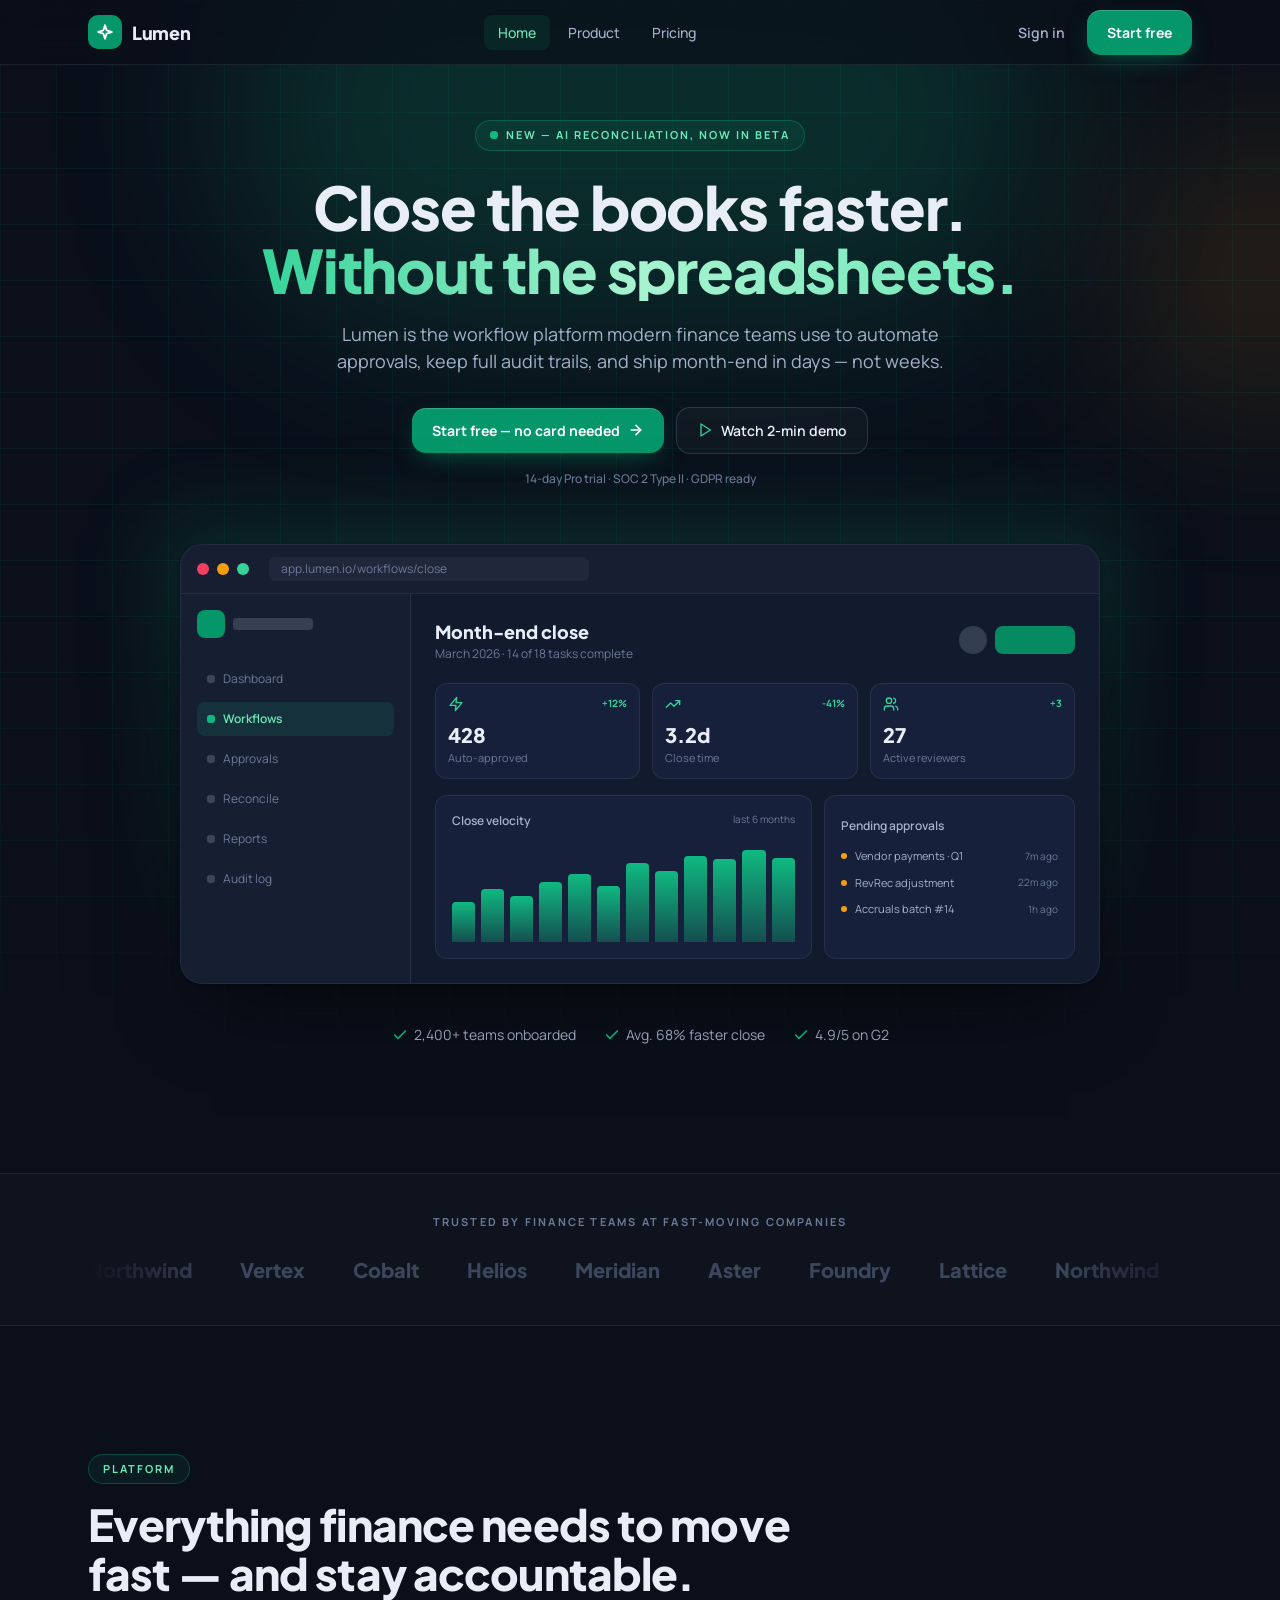
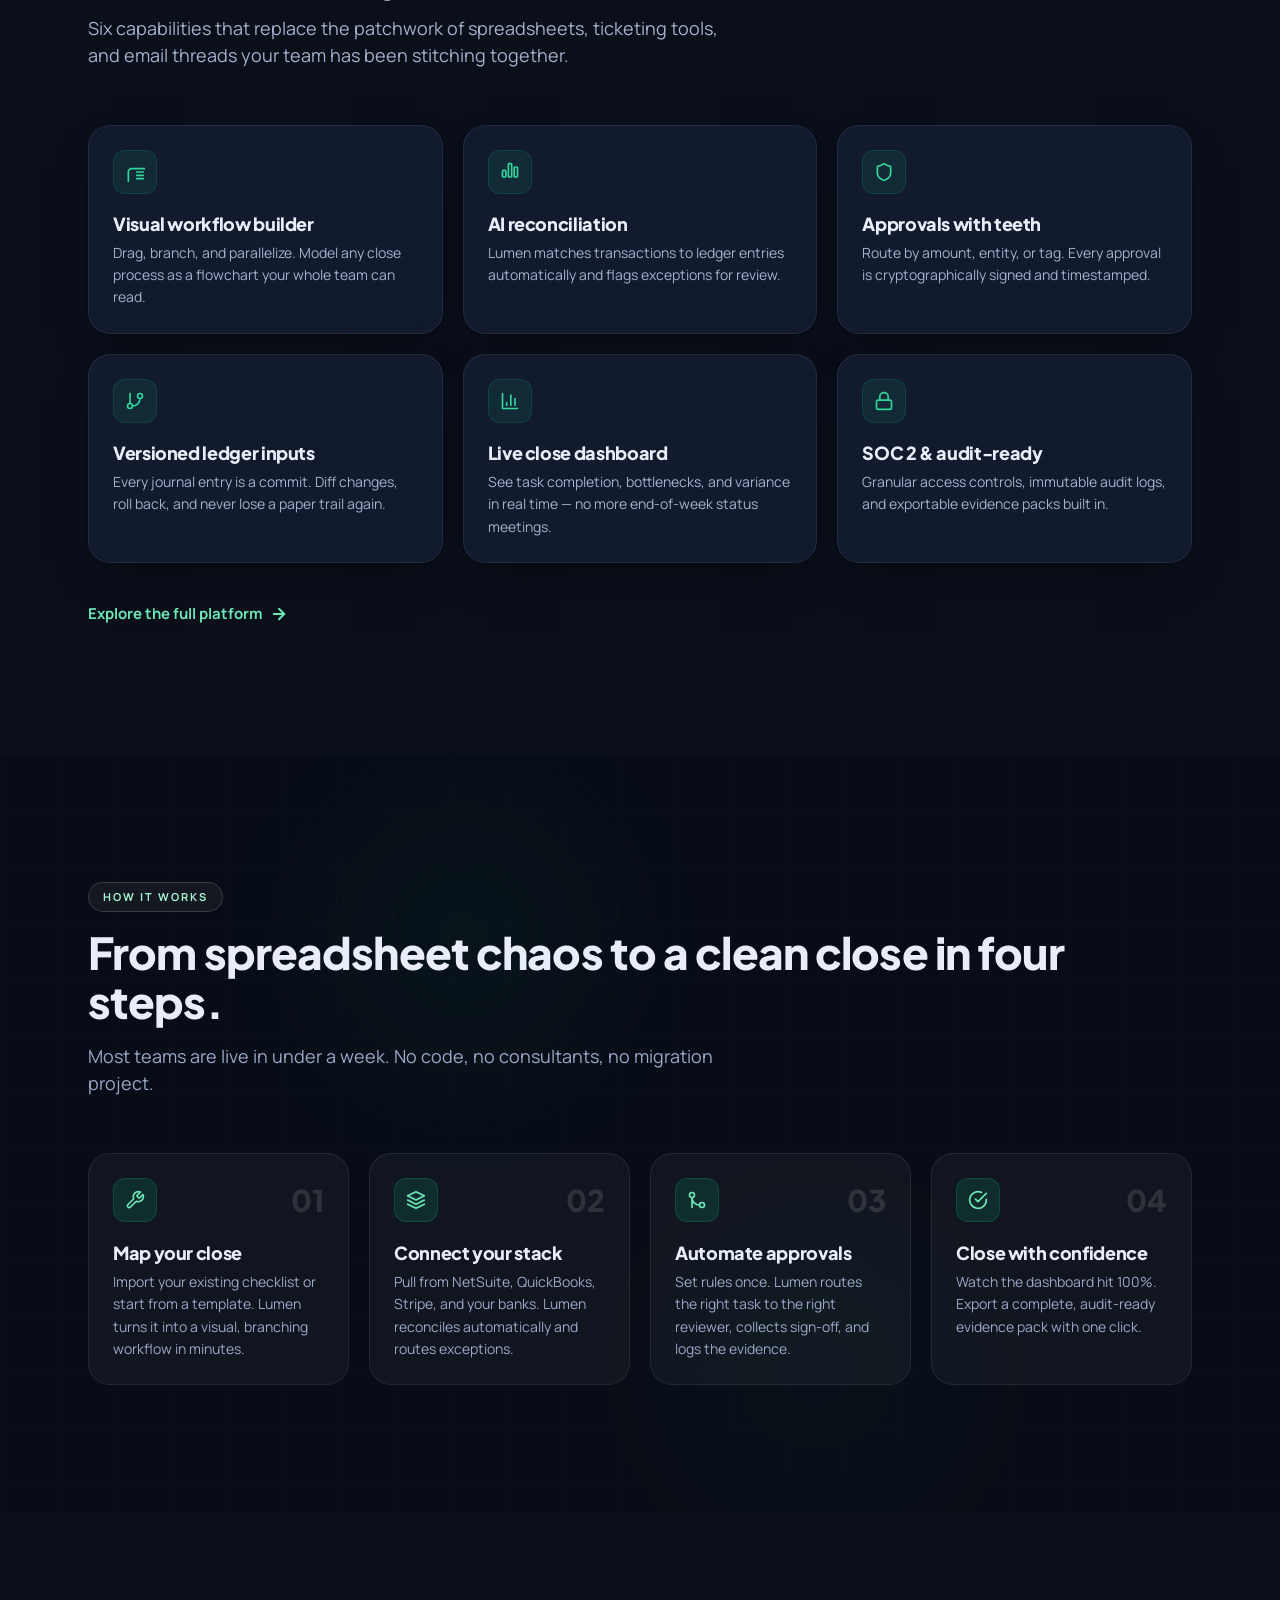
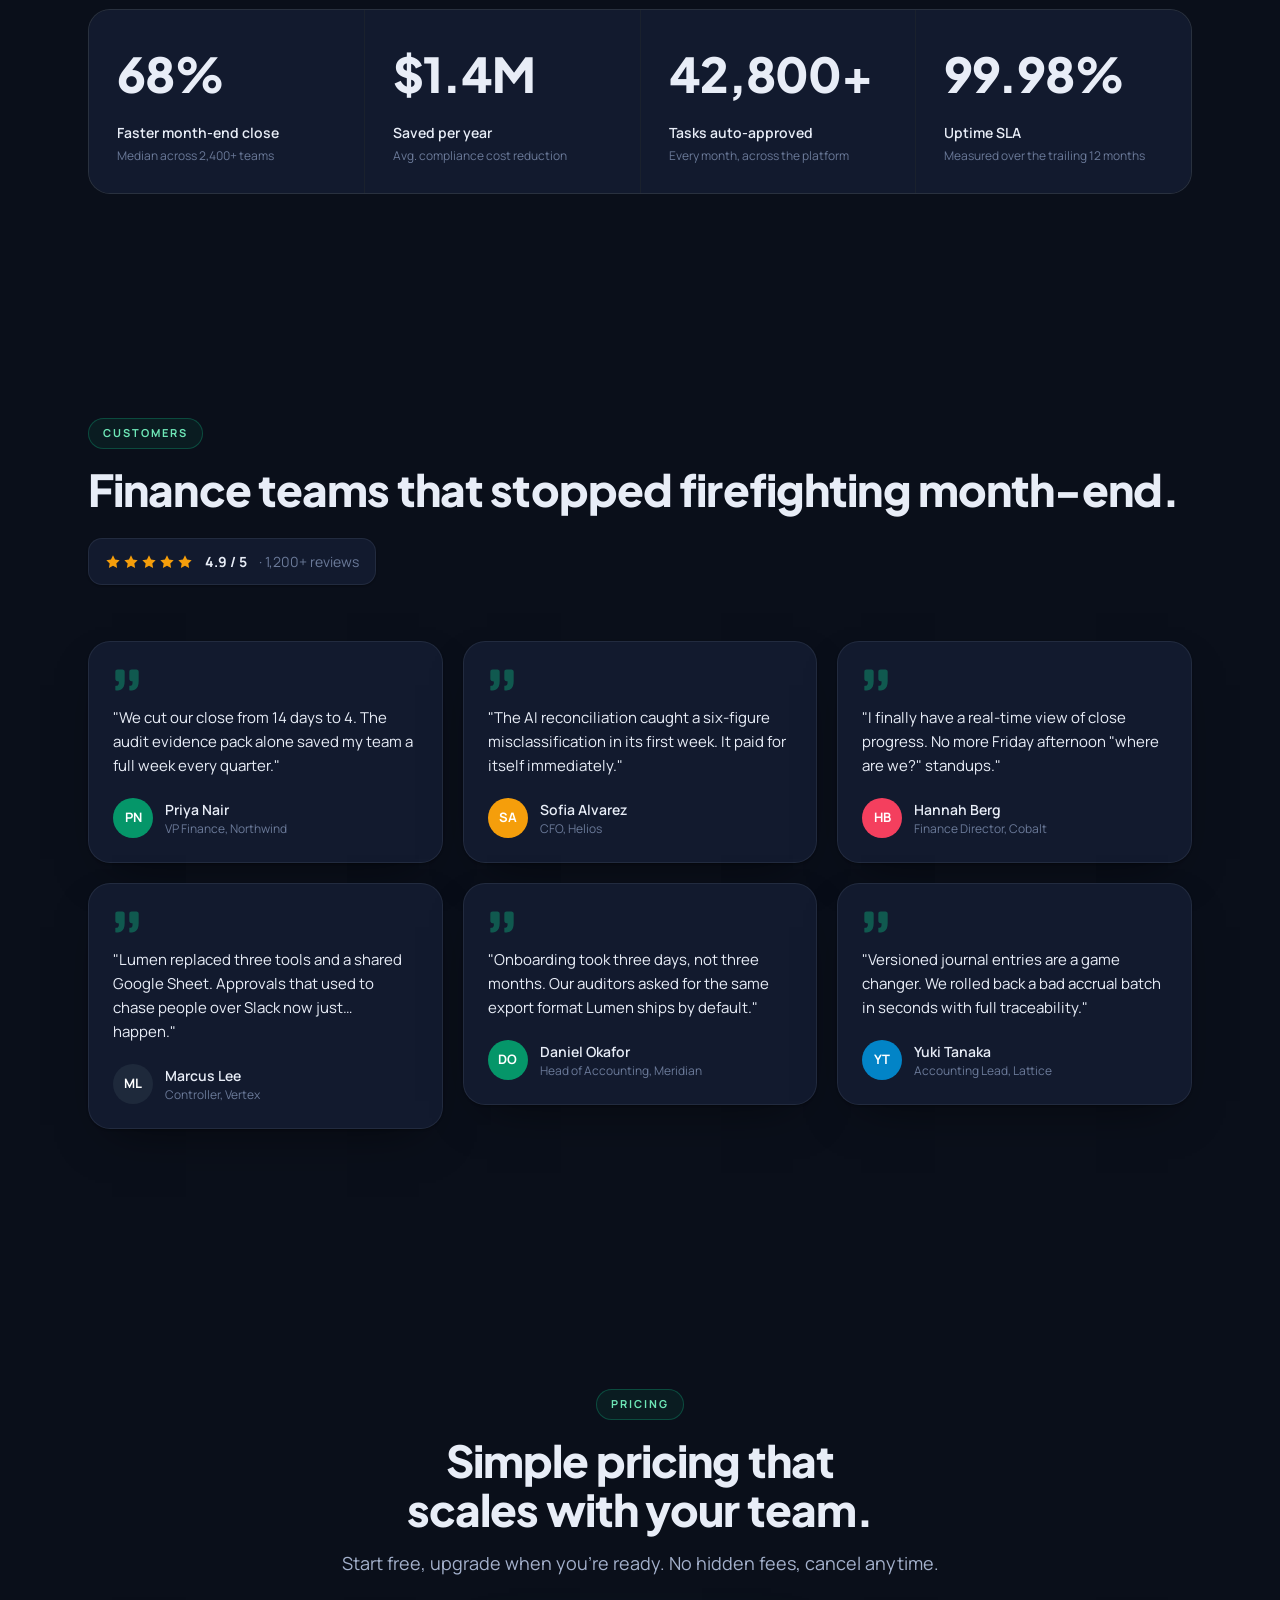
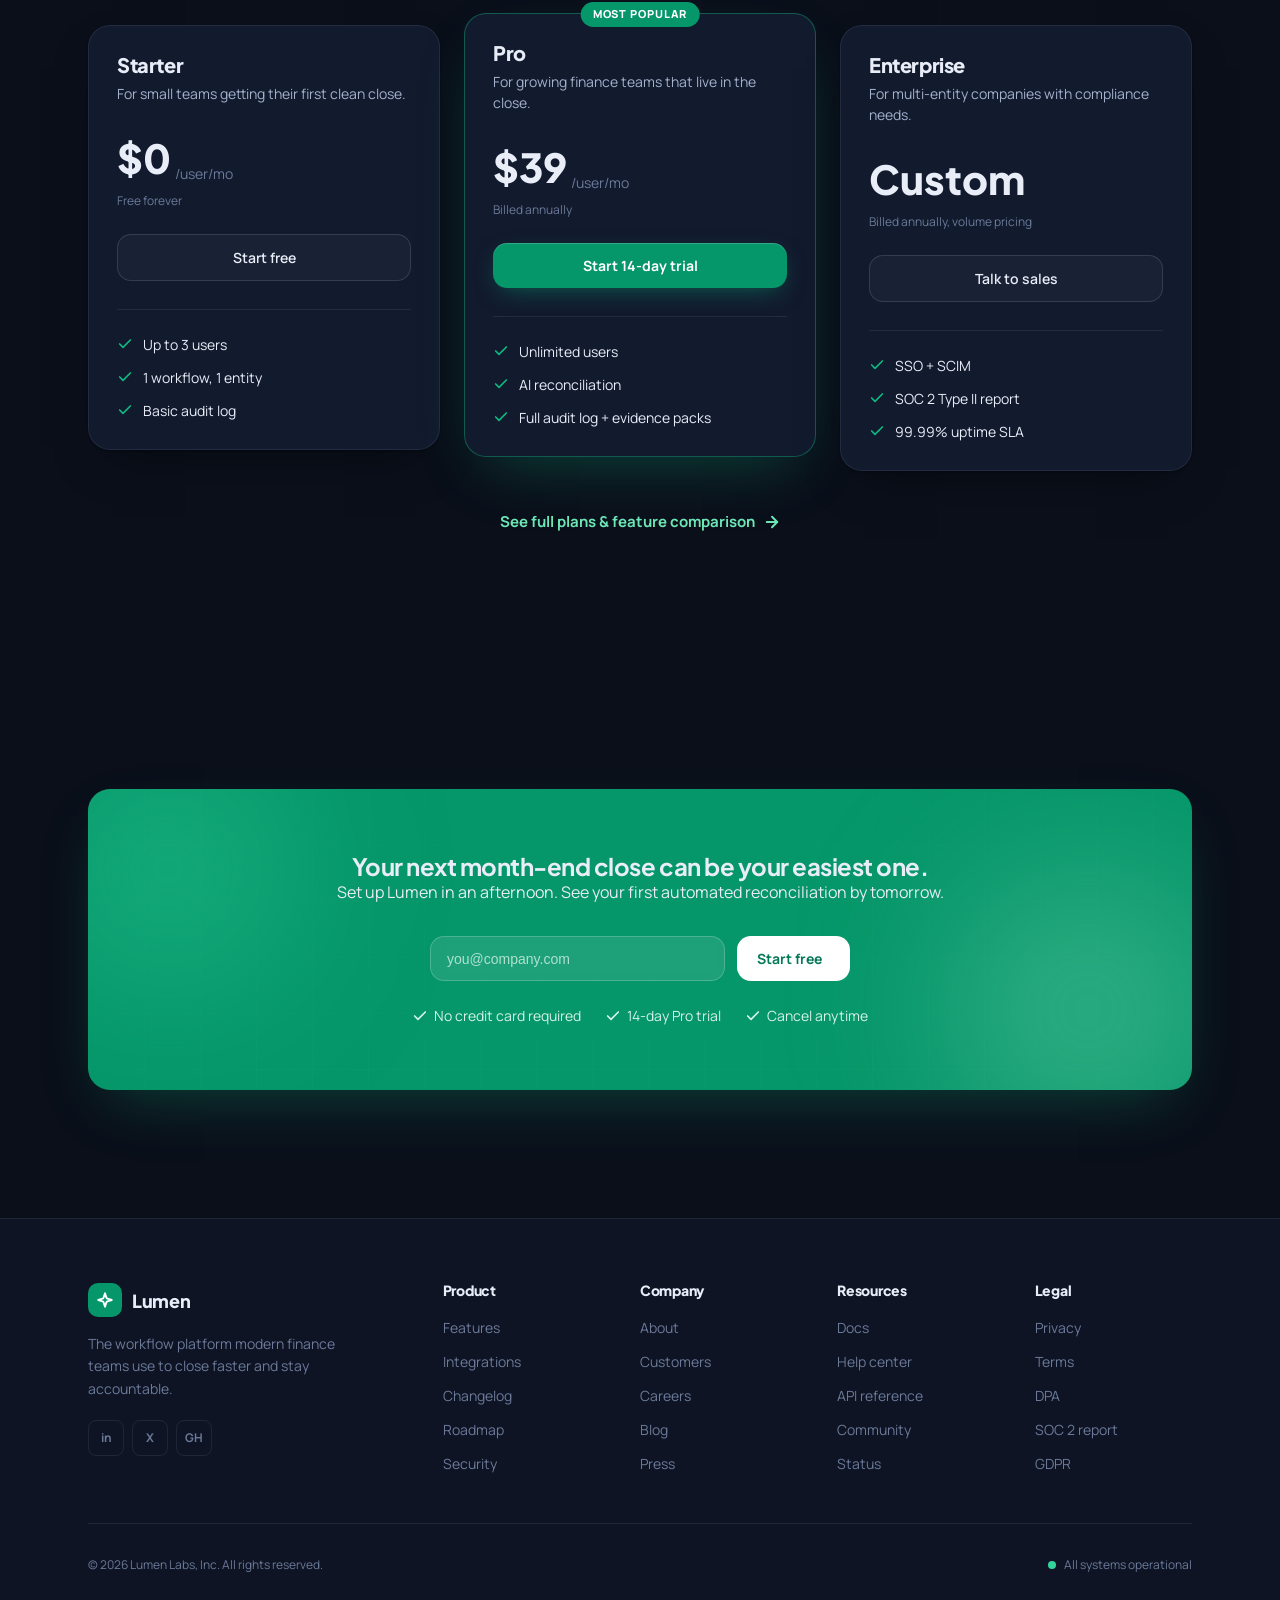
==== index.html @ ba91968b "." ====
<!doctype html>
<html lang="en">
  <head>
    <meta charset="UTF-8" />
    <meta name="viewport" content="width=device-width, initial-scale=1.0" />
    <title>Lumen — Ship financial workflows at the speed of thought</title>
    <meta name="description" content="Lumen is the workflow platform modern finance teams use to close the books faster, automate approvals, and keep full audit trails — without spreadsheets." />
    <link rel="preconnect" href="https://fonts.googleapis.com" />
    <link rel="preconnect" href="https://fonts.gstatic.com" crossorigin />
    <link href="https://fonts.googleapis.com/css2?family=Plus+Jakarta+Sans:wght@400;500;600;700;800&family=Manrope:wght@400;500;600;700&display=swap" rel="stylesheet" />
    <link rel="stylesheet" href="style.css" />
  </head>
  <body>
    <!-- ===== Navbar ===== -->
    <header class="navbar" id="navbar">
      <input class="nav-menu-checkbox" type="checkbox" id="navMenu" aria-label="Toggle menu" />
      <div class="container navbar-inner">
        <a href="index.html" class="brand" aria-label="Lumen home">
          <span class="brand-mark">
            <svg xmlns="http://www.w3.org/2000/svg" width="24" height="24" viewBox="0 0 24 24" fill="none" stroke="currentColor" stroke-width="2.5" stroke-linecap="round" stroke-linejoin="round"><path d="m12 3-1.9 5.8a2 2 0 0 1-1.3 1.3L3 12l5.8 1.9a2 2 0 0 1 1.3 1.3L12 21l1.9-5.8a2 2 0 0 1 1.3-1.3L21 12l-5.8-1.9a2 2 0 0 1-1.3-1.3Z"/></svg>
          </span>
          <span class="brand-name">Lumen</span>
        </a>
        <ul class="nav-links">
          <li><a href="index.html" class="active">Home</a></li>
          <li><a href="product.html">Product</a></li>
          <li><a href="pricing.html">Pricing</a></li>
        </ul>
        <div class="nav-cta">
          <a href="#" class="nav-signin">Sign in</a>
          <a href="pricing.html" class="btn-primary">Start free</a>
        </div>
        <label class="nav-toggle" for="navMenu" aria-label="Toggle menu">
          <svg class="icon-menu" xmlns="http://www.w3.org/2000/svg" width="20" height="20" viewBox="0 0 24 24" fill="none" stroke="currentColor" stroke-width="2" stroke-linecap="round" stroke-linejoin="round"><line x1="4" x2="20" y1="12" y2="12"/><line x1="4" x2="20" y1="6" y2="6"/><line x1="4" x2="20" y1="18" y2="18"/></svg>
          <svg class="icon-close" xmlns="http://www.w3.org/2000/svg" width="20" height="20" viewBox="0 0 24 24" fill="none" stroke="currentColor" stroke-width="2" stroke-linecap="round" stroke-linejoin="round"><line x1="18" y1="6" x2="6" y2="18"/><line x1="6" y1="6" x2="18" y2="18"/></svg>
        </label>
      </div>
      <div class="nav-mobile">
        <div class="nav-mobile-inner">
          <a href="index.html" class="m-link active">Home</a>
          <a href="product.html" class="m-link">Product</a>
          <a href="pricing.html" class="m-link">Pricing</a>
          <div class="m-actions">
            <a href="#" class="btn-ghost">Sign in</a>
            <a href="pricing.html" class="btn-primary">Start free</a>
          </div>
        </div>
      </div>
    </header>

    <main>
      <!-- ===== Hero ===== -->
      <section class="hero" id="top">
        <div class="hero-bg">
          <div class="grid-bg"></div>
          <div class="hero-glow-1"></div>
          <div class="hero-glow-2"></div>
        </div>
        <div class="container">
          <div class="hero-content">
            <span class="eyebrow animate-rise"><span class="dot"></span> New — AI reconciliation, now in beta</span>
            <h1 class="animate-rise delay-1">Close the books faster.
              <span class="grad">Without the spreadsheets.</span>
            </h1>
            <p class="lede animate-rise delay-2">Lumen is the workflow platform modern finance teams use to automate approvals, keep full audit trails, and ship month-end in days — not weeks.</p>
            <div class="hero-actions animate-rise delay-3">
              <a href="pricing.html" class="btn-primary">
                Start free — no card needed
                <svg xmlns="http://www.w3.org/2000/svg" width="16" height="16" viewBox="0 0 24 24" fill="none" stroke="currentColor" stroke-width="2.5" stroke-linecap="round" stroke-linejoin="round"><line x1="5" y1="12" x2="19" y2="12"/><polyline points="12 5 19 12 12 19"/></svg>
              </a>
              <a href="product.html" class="btn-ghost">
                <svg xmlns="http://www.w3.org/2000/svg" width="16" height="16" viewBox="0 0 24 24" fill="none" stroke="currentColor" stroke-width="2" stroke-linecap="round" stroke-linejoin="round" style="color:var(--brand-400)"><polygon points="6 3 20 12 6 21 6 3"/></svg>
                Watch 2-min demo
              </a>
            </div>
            <p class="hero-fine animate-rise delay-4">14-day Pro trial · SOC 2 Type II · GDPR ready</p>
          </div>

          <!-- Dashboard mock -->
          <div class="dash-wrap animate-rise delay-4">
            <div class="dash-glow"></div>
            <div class="dashboard">
              <div class="dash-bar">
                <span class="dash-dot r"></span><span class="dash-dot a"></span><span class="dash-dot g"></span>
                <div class="dash-url">app.lumen.io/workflows/close</div>
              </div>
              <div class="dash-body">
                <aside class="dash-side">
                  <div class="brand-mini"><span class="sq"></span><span class="ln"></span></div>
                  <div class="dash-nav">
                    <div class="dash-nav-item"><span class="mk"></span>Dashboard</div>
                    <div class="dash-nav-item active"><span class="mk"></span>Workflows</div>
                    <div class="dash-nav-item"><span class="mk"></span>Approvals</div>
                    <div class="dash-nav-item"><span class="mk"></span>Reconcile</div>
                    <div class="dash-nav-item"><span class="mk"></span>Reports</div>
                    <div class="dash-nav-item"><span class="mk"></span>Audit log</div>
                  </div>
                </aside>
                <div class="dash-main">
                  <div class="dash-head">
                    <div>
                      <div class="ttl">Month-end close</div>
                      <div class="sub">March 2026 · 14 of 18 tasks complete</div>
                    </div>
                    <div style="display:flex;align-items:center;gap:8px">
                      <span class="av"></span><span class="pill"></span>
                    </div>
                  </div>
                  <div class="dash-stats">
                    <div class="dash-stat">
                      <div class="dash-stat-top"><svg xmlns="http://www.w3.org/2000/svg" viewBox="0 0 24 24" fill="none" stroke="currentColor" stroke-width="2" stroke-linecap="round" stroke-linejoin="round"><polygon points="13 2 3 14 12 14 11 22 21 10 12 10 13 2"/></svg><span class="up">+12%</span></div>
                      <div class="val">428</div><div class="lbl">Auto-approved</div>
                    </div>
                    <div class="dash-stat">
                      <div class="dash-stat-top"><svg xmlns="http://www.w3.org/2000/svg" viewBox="0 0 24 24" fill="none" stroke="currentColor" stroke-width="2" stroke-linecap="round" stroke-linejoin="round"><polyline points="22 7 13.5 15.5 8.5 10.5 2 17"/><polyline points="16 7 22 7 22 13"/></svg><span class="up">-41%</span></div>
                      <div class="val">3.2d</div><div class="lbl">Close time</div>
                    </div>
                    <div class="dash-stat">
                      <div class="dash-stat-top"><svg xmlns="http://www.w3.org/2000/svg" viewBox="0 0 24 24" fill="none" stroke="currentColor" stroke-width="2" stroke-linecap="round" stroke-linejoin="round"><path d="M16 21v-2a4 4 0 0 0-4-4H6a4 4 0 0 0-4 4v2"/><circle cx="9" cy="7" r="4"/><path d="M22 21v-2a4 4 0 0 0-3-3.87"/><path d="M16 3.13a4 4 0 0 1 0 7.75"/></svg><span class="up">+3</span></div>
                      <div class="val">27</div><div class="lbl">Active reviewers</div>
                    </div>
                  </div>
                  <div class="dash-grid">
                    <div class="dash-card">
                      <div style="display:flex;justify-content:space-between"><span class="h">Close velocity</span><span class="m">last 6 months</span></div>
                      <div class="mini-chart">
                        <span class="bar" style="height:42%"></span><span class="bar" style="height:55%"></span><span class="bar" style="height:48%"></span><span class="bar" style="height:63%"></span><span class="bar" style="height:71%"></span><span class="bar" style="height:58%"></span><span class="bar" style="height:82%"></span><span class="bar" style="height:74%"></span><span class="bar" style="height:90%"></span><span class="bar" style="height:86%"></span><span class="bar" style="height:96%"></span><span class="bar" style="height:88%"></span>
                      </div>
                    </div>
                    <div class="dash-card">
                      <span class="h">Pending approvals</span>
                      <ul class="dash-list">
                        <li><span class="l"><span class="mk"></span>Vendor payments · Q1</span><span class="w">7m ago</span></li>
                        <li><span class="l"><span class="mk"></span>RevRec adjustment</span><span class="w">22m ago</span></li>
                        <li><span class="l"><span class="mk"></span>Accruals batch #14</span><span class="w">1h ago</span></li>
                      </ul>
                    </div>
                  </div>
                </div>
              </div>
            </div>
          </div>

          <div class="hero-proof animate-rise delay-4">
            <span><svg xmlns="http://www.w3.org/2000/svg" viewBox="0 0 24 24" fill="none" stroke="currentColor" stroke-width="2.5" stroke-linecap="round" stroke-linejoin="round"><polyline points="20 6 9 17 4 12"/></svg> 2,400+ teams onboarded</span>
            <span><svg xmlns="http://www.w3.org/2000/svg" viewBox="0 0 24 24" fill="none" stroke="currentColor" stroke-width="2.5" stroke-linecap="round" stroke-linejoin="round"><polyline points="20 6 9 17 4 12"/></svg> Avg. 68% faster close</span>
            <span><svg xmlns="http://www.w3.org/2000/svg" viewBox="0 0 24 24" fill="none" stroke="currentColor" stroke-width="2.5" stroke-linecap="round" stroke-linejoin="round"><polyline points="20 6 9 17 4 12"/></svg> 4.9/5 on G2</span>
          </div>
        </div>
      </section>

      <!-- ===== Logo cloud ===== -->
      <section class="logos">
        <div class="container">
          <p>Trusted by finance teams at fast-moving companies</p>
          <div class="marquee">
            <div class="marquee-track">
              <span>Northwind</span><span>Vertex</span><span>Cobalt</span><span>Helios</span><span>Meridian</span><span>Aster</span><span>Foundry</span><span>Lattice</span>
              <span>Northwind</span><span>Vertex</span><span>Cobalt</span><span>Helios</span><span>Meridian</span><span>Aster</span><span>Foundry</span><span>Lattice</span>
            </div>
          </div>
        </div>
      </section>

      <!-- ===== Features ===== -->
      <section id="features">
        <div class="container">
          <span class="eyebrow">Platform</span>
          <h2 class="section-title text-balance" style="margin-top:16px">Everything finance needs to move fast — and stay accountable.</h2>
          <p class="section-lede">Six capabilities that replace the patchwork of spreadsheets, ticketing tools, and email threads your team has been stitching together.</p>
          <div class="features-grid">
            <article class="card">
              <div class="card-ic"><svg xmlns="http://www.w3.org/2000/svg" viewBox="0 0 24 24" fill="none" stroke="currentColor" stroke-width="2" stroke-linecap="round" stroke-linejoin="round"><rect width="56" height="40" x="4" y="8" rx="4"/><path d="M14 12h8M14 16h8M14 20h8"/></svg></div>
              <h3>Visual workflow builder</h3>
              <p>Drag, branch, and parallelize. Model any close process as a flowchart your whole team can read.</p>
            </article>
            <article class="card">
              <div class="card-ic"><svg xmlns="http://www.w3.org/2000/svg" viewBox="0 0 24 24" fill="none" stroke="currentColor" stroke-width="2" stroke-linecap="round" stroke-linejoin="round"><rect width="4" height="8" x="3" y="10" rx="1"/><rect width="4" height="16" x="10" y="2" rx="1"/><rect width="4" height="12" x="17" y="6" rx="1"/></svg></div>
              <h3>AI reconciliation</h3>
              <p>Lumen matches transactions to ledger entries automatically and flags exceptions for review.</p>
            </article>
            <article class="card">
              <div class="card-ic"><svg xmlns="http://www.w3.org/2000/svg" viewBox="0 0 24 24" fill="none" stroke="currentColor" stroke-width="2" stroke-linecap="round" stroke-linejoin="round"><path d="M20 13c0 5-3.5 7.5-7.66 8.95a1 1 0 0 1-.67-.01C7.5 20.5 4 18 4 13V6a1 1 0 0 1 1-1c2 0 4.5-1.2 6.24-2.72a1.17 1.17 0 0 1 1.52 0C14.51 3.81 17 5 19 5a1 1 0 0 1 1 1Z"/></svg></div>
              <h3>Approvals with teeth</h3>
              <p>Route by amount, entity, or tag. Every approval is cryptographically signed and timestamped.</p>
            </article>
            <article class="card">
              <div class="card-ic"><svg xmlns="http://www.w3.org/2000/svg" viewBox="0 0 24 24" fill="none" stroke="currentColor" stroke-width="2" stroke-linecap="round" stroke-linejoin="round"><line x1="6" x2="6" y1="3" y2="15"/><circle cx="18" cy="6" r="3"/><circle cx="6" cy="18" r="3"/><path d="M18 9a9 9 0 0 1-9 9"/></svg></div>
              <h3>Versioned ledger inputs</h3>
              <p>Every journal entry is a commit. Diff changes, roll back, and never lose a paper trail again.</p>
            </article>
            <article class="card">
              <div class="card-ic"><svg xmlns="http://www.w3.org/2000/svg" viewBox="0 0 24 24" fill="none" stroke="currentColor" stroke-width="2" stroke-linecap="round" stroke-linejoin="round"><path d="M3 3v18h18"/><path d="M18 17V9"/><path d="M13 17V5"/><path d="M8 17v-3"/></svg></div>
              <h3>Live close dashboard</h3>
              <p>See task completion, bottlenecks, and variance in real time — no more end-of-week status meetings.</p>
            </article>
            <article class="card">
              <div class="card-ic"><svg xmlns="http://www.w3.org/2000/svg" viewBox="0 0 24 24" fill="none" stroke="currentColor" stroke-width="2" stroke-linecap="round" stroke-linejoin="round"><rect width="18" height="11" x="3" y="11" rx="2" ry="2"/><path d="M7 11V7a5 5 0 0 1 10 0v4"/></svg></div>
              <h3>SOC 2 & audit-ready</h3>
              <p>Granular access controls, immutable audit logs, and exportable evidence packs built in.</p>
            </article>
          </div>
          <a href="product.html" class="more-link">Explore the full platform <svg xmlns="http://www.w3.org/2000/svg" viewBox="0 0 24 24" fill="none" stroke="currentColor" stroke-width="2.5" stroke-linecap="round" stroke-linejoin="round"><line x1="5" y1="12" x2="19" y2="12"/><polyline points="12 5 19 12 12 19"/></svg></a>
        </div>
      </section>

      <!-- ===== How it works (preview) ===== -->
      <section id="how" class="how">
        <div class="how-bg"><div class="grid"></div><div class="how-glow-1"></div><div class="how-glow-2"></div></div>
        <div class="container">
          <span class="eyebrow">How it works</span>
          <h2 style="margin-top:16px">From spreadsheet chaos to a clean close in four steps.</h2>
          <p class="section-lede lede">Most teams are live in under a week. No code, no consultants, no migration project.</p>
          <ol class="steps">
            <li class="step">
              <div class="step-top"><span class="step-ic"><svg xmlns="http://www.w3.org/2000/svg" viewBox="0 0 24 24" fill="none" stroke="currentColor" stroke-width="2" stroke-linecap="round" stroke-linejoin="round"><path d="M14.7 6.3a1 1 0 0 0 0 1.4l1.6 1.6a1 1 0 0 0 1.4 0l3.77-3.77a6 6 0 0 1-7.94 7.94l-6.91 6.91a2.12 2.12 0 0 1-3-3l6.91-6.91a6 6 0 0 1 7.94-7.94l-3.76 3.76z"/></svg></span><span class="step-n">01</span></div>
              <h3>Map your close</h3>
              <p>Import your existing checklist or start from a template. Lumen turns it into a visual, branching workflow in minutes.</p>
            </li>
            <li class="step">
              <div class="step-top"><span class="step-ic"><svg xmlns="http://www.w3.org/2000/svg" viewBox="0 0 24 24" fill="none" stroke="currentColor" stroke-width="2" stroke-linecap="round" stroke-linejoin="round"><polygon points="12 2 2 7 12 12 22 7 12 2"/><polyline points="2 17 12 22 22 17"/><polyline points="2 12 12 17 22 12"/></svg></span><span class="step-n">02</span></div>
              <h3>Connect your stack</h3>
              <p>Pull from NetSuite, QuickBooks, Stripe, and your banks. Lumen reconciles automatically and routes exceptions.</p>
            </li>
            <li class="step">
              <div class="step-top"><span class="step-ic"><svg xmlns="http://www.w3.org/2000/svg" viewBox="0 0 24 24" fill="none" stroke="currentColor" stroke-width="2" stroke-linecap="round" stroke-linejoin="round"><circle cx="18" cy="18" r="3"/><circle cx="6" cy="6" r="3"/><path d="M6 21V9a9 9 0 0 0 9 9"/></svg></span><span class="step-n">03</span></div>
              <h3>Automate approvals</h3>
              <p>Set rules once. Lumen routes the right task to the right reviewer, collects sign-off, and logs the evidence.</p>
            </li>
            <li class="step">
              <div class="step-top"><span class="step-ic"><svg xmlns="http://www.w3.org/2000/svg" viewBox="0 0 24 24" fill="none" stroke="currentColor" stroke-width="2" stroke-linecap="round" stroke-linejoin="round"><path d="M22 11.08V12a10 10 0 1 1-5.93-9.14"/><polyline points="22 4 12 14.01 9 11.01"/></svg></span><span class="step-n">04</span></div>
              <h3>Close with confidence</h3>
              <p>Watch the dashboard hit 100%. Export a complete, audit-ready evidence pack with one click.</p>
            </li>
          </ol>
        </div>
      </section>

      <!-- ===== Stats ===== -->
      <section style="padding:96px 0">
        <div class="container">
          <div class="stats-grid">
            <div class="stat"><div class="num">68%</div><div class="lbl">Faster month-end close</div><div class="sub">Median across 2,400+ teams</div></div>
            <div class="stat"><div class="num">$1.4M</div><div class="lbl">Saved per year</div><div class="sub">Avg. compliance cost reduction</div></div>
            <div class="stat"><div class="num">42,800+</div><div class="lbl">Tasks auto-approved</div><div class="sub">Every month, across the platform</div></div>
            <div class="stat"><div class="num">99.98%</div><div class="lbl">Uptime SLA</div><div class="sub">Measured over the trailing 12 months</div></div>
          </div>
        </div>
      </section>

      <!-- ===== Testimonials ===== -->
      <section id="testimonials">
        <div class="container">
          <div class="test-head">
            <div>
              <span class="eyebrow">Customers</span>
              <h2 class="section-title text-balance" style="margin-top:16px">Finance teams that stopped firefighting month-end.</h2>
            </div>
            <div class="rating">
              <div class="stars">
                <svg xmlns="http://www.w3.org/2000/svg" viewBox="0 0 24 24" fill="currentColor"><polygon points="12 2 15.09 8.26 22 9.27 17 14.14 18.18 21.02 12 17.77 5.82 21.02 7 14.14 2 9.27 8.91 8.26 12 2"/></svg>
                <svg xmlns="http://www.w3.org/2000/svg" viewBox="0 0 24 24" fill="currentColor"><polygon points="12 2 15.09 8.26 22 9.27 17 14.14 18.18 21.02 12 17.77 5.82 21.02 7 14.14 2 9.27 8.91 8.26 12 2"/></svg>
                <svg xmlns="http://www.w3.org/2000/svg" viewBox="0 0 24 24" fill="currentColor"><polygon points="12 2 15.09 8.26 22 9.27 17 14.14 18.18 21.02 12 17.77 5.82 21.02 7 14.14 2 9.27 8.91 8.26 12 2"/></svg>
                <svg xmlns="http://www.w3.org/2000/svg" viewBox="0 0 24 24" fill="currentColor"><polygon points="12 2 15.09 8.26 22 9.27 17 14.14 18.18 21.02 12 17.77 5.82 21.02 7 14.14 2 9.27 8.91 8.26 12 2"/></svg>
                <svg xmlns="http://www.w3.org/2000/svg" viewBox="0 0 24 24" fill="currentColor"><polygon points="12 2 15.09 8.26 22 9.27 17 14.14 18.18 21.02 12 17.77 5.82 21.02 7 14.14 2 9.27 8.91 8.26 12 2"/></svg>
              </div>
              <span class="num">4.9 / 5</span><span class="rev">· 1,200+ reviews</span>
            </div>
          </div>
          <div class="test-grid">
            <figure class="test-card">
              <svg class="quote-ic" xmlns="http://www.w3.org/2000/svg" viewBox="0 0 24 24" fill="currentColor"><path d="M3 21c3 0 7-1 7-8V5c0-1.25-.756-2.017-2-2H4c-1.25 0-2 .75-2 1.972V11c0 1.25.75 2 2 2 1 0 1 0 1 1v1c0 1-1 2-2 2s-1 .008-1 1.031V20c0 1 0 1 1 1z"/><path d="M15 21c3 0 7-1 7-8V5c0-1.25-.757-2.017-2-2h-4c-1.25 0-2 .75-2 1.972V11c0 1.25.75 2 2 2h.75c0 2.25.25 4-2.75 4v3c0 1 0 1 1 1z"/></svg>
              <blockquote>"We cut our close from 14 days to 4. The audit evidence pack alone saved my team a full week every quarter."</blockquote>
              <figcaption class="test-fig"><span class="test-av" style="background:#059669">PN</span><div><div class="test-name">Priya Nair</div><div class="test-role">VP Finance, Northwind</div></div></figcaption>
            </figure>
            <figure class="test-card">
              <svg class="quote-ic" xmlns="http://www.w3.org/2000/svg" viewBox="0 0 24 24" fill="currentColor"><path d="M3 21c3 0 7-1 7-8V5c0-1.25-.756-2.017-2-2H4c-1.25 0-2 .75-2 1.972V11c0 1.25.75 2 2 2 1 0 1 0 1 1v1c0 1-1 2-2 2s-1 .008-1 1.031V20c0 1 0 1 1 1z"/><path d="M15 21c3 0 7-1 7-8V5c0-1.25-.757-2.017-2-2h-4c-1.25 0-2 .75-2 1.972V11c0 1.25.75 2 2 2h.75c0 2.25.25 4-2.75 4v3c0 1 0 1 1 1z"/></svg>
              <blockquote>"Lumen replaced three tools and a shared Google Sheet. Approvals that used to chase people over Slack now just… happen."</blockquote>
              <figcaption class="test-fig"><span class="test-av" style="background:#1e293b">ML</span><div><div class="test-name">Marcus Lee</div><div class="test-role">Controller, Vertex</div></div></figcaption>
            </figure>
            <figure class="test-card">
              <svg class="quote-ic" xmlns="http://www.w3.org/2000/svg" viewBox="0 0 24 24" fill="currentColor"><path d="M3 21c3 0 7-1 7-8V5c0-1.25-.756-2.017-2-2H4c-1.25 0-2 .75-2 1.972V11c0 1.25.75 2 2 2 1 0 1 0 1 1v1c0 1-1 2-2 2s-1 .008-1 1.031V20c0 1 0 1 1 1z"/><path d="M15 21c3 0 7-1 7-8V5c0-1.25-.757-2.017-2-2h-4c-1.25 0-2 .75-2 1.972V11c0 1.25.75 2 2 2h.75c0 2.25.25 4-2.75 4v3c0 1 0 1 1 1z"/></svg>
              <blockquote>"The AI reconciliation caught a six-figure misclassification in its first week. It paid for itself immediately."</blockquote>
              <figcaption class="test-fig"><span class="test-av" style="background:#f59e0b">SA</span><div><div class="test-name">Sofia Alvarez</div><div class="test-role">CFO, Helios</div></div></figcaption>
            </figure>
            <figure class="test-card">
              <svg class="quote-ic" xmlns="http://www.w3.org/2000/svg" viewBox="0 0 24 24" fill="currentColor"><path d="M3 21c3 0 7-1 7-8V5c0-1.25-.756-2.017-2-2H4c-1.25 0-2 .75-2 1.972V11c0 1.25.75 2 2 2 1 0 1 0 1 1v1c0 1-1 2-2 2s-1 .008-1 1.031V20c0 1 0 1 1 1z"/><path d="M15 21c3 0 7-1 7-8V5c0-1.25-.757-2.017-2-2h-4c-1.25 0-2 .75-2 1.972V11c0 1.25.75 2 2 2h.75c0 2.25.25 4-2.75 4v3c0 1 0 1 1 1z"/></svg>
              <blockquote>"Onboarding took three days, not three months. Our auditors asked for the same export format Lumen ships by default."</blockquote>
              <figcaption class="test-fig"><span class="test-av" style="background:#059669">DO</span><div><div class="test-name">Daniel Okafor</div><div class="test-role">Head of Accounting, Meridian</div></div></figcaption>
            </figure>
            <figure class="test-card">
              <svg class="quote-ic" xmlns="http://www.w3.org/2000/svg" viewBox="0 0 24 24" fill="currentColor"><path d="M3 21c3 0 7-1 7-8V5c0-1.25-.756-2.017-2-2H4c-1.25 0-2 .75-2 1.972V11c0 1.25.75 2 2 2 1 0 1 0 1 1v1c0 1-1 2-2 2s-1 .008-1 1.031V20c0 1 0 1 1 1z"/><path d="M15 21c3 0 7-1 7-8V5c0-1.25-.757-2.017-2-2h-4c-1.25 0-2 .75-2 1.972V11c0 1.25.75 2 2 2h.75c0 2.25.25 4-2.75 4v3c0 1 0 1 1 1z"/></svg>
              <blockquote>"I finally have a real-time view of close progress. No more Friday afternoon "where are we?" standups."</blockquote>
              <figcaption class="test-fig"><span class="test-av" style="background:#f43f5e">HB</span><div><div class="test-name">Hannah Berg</div><div class="test-role">Finance Director, Cobalt</div></div></figcaption>
            </figure>
            <figure class="test-card">
              <svg class="quote-ic" xmlns="http://www.w3.org/2000/svg" viewBox="0 0 24 24" fill="currentColor"><path d="M3 21c3 0 7-1 7-8V5c0-1.25-.756-2.017-2-2H4c-1.25 0-2 .75-2 1.972V11c0 1.25.75 2 2 2 1 0 1 0 1 1v1c0 1-1 2-2 2s-1 .008-1 1.031V20c0 1 0 1 1 1z"/><path d="M15 21c3 0 7-1 7-8V5c0-1.25-.757-2.017-2-2h-4c-1.25 0-2 .75-2 1.972V11c0 1.25.75 2 2 2h.75c0 2.25.25 4-2.75 4v3c0 1 0 1 1 1z"/></svg>
              <blockquote>"Versioned journal entries are a game changer. We rolled back a bad accrual batch in seconds with full traceability."</blockquote>
              <figcaption class="test-fig"><span class="test-av" style="background:#0284c7">YT</span><div><div class="test-name">Yuki Tanaka</div><div class="test-role">Accounting Lead, Lattice</div></div></figcaption>
            </figure>
          </div>
        </div>
      </section>

      <!-- ===== Pricing preview ===== -->
      <section id="pricing">
        <div class="container">
          <div class="pricing-head">
            <span class="eyebrow">Pricing</span>
            <h2 class="section-title text-balance" style="margin-top:16px">Simple pricing that scales with your team.</h2>
            <p class="section-lede">Start free, upgrade when you're ready. No hidden fees, cancel anytime.</p>
          </div>
          <div class="plans" style="margin-top:48px">
            <div class="plan">
              <h3>Starter</h3>
              <p class="tag">For small teams getting their first clean close.</p>
              <div class="plan-price"><span class="amt">$0</span><span class="per">/user/mo</span></div>
              <p class="bill">Free forever</p>
              <a href="pricing.html" class="btn-ghost">Start free</a>
              <ul class="plan-feat">
                <li><svg xmlns="http://www.w3.org/2000/svg" viewBox="0 0 24 24" fill="none" stroke="currentColor" stroke-width="2.5" stroke-linecap="round" stroke-linejoin="round"><polyline points="20 6 9 17 4 12"/></svg> Up to 3 users</li>
                <li><svg xmlns="http://www.w3.org/2000/svg" viewBox="0 0 24 24" fill="none" stroke="currentColor" stroke-width="2.5" stroke-linecap="round" stroke-linejoin="round"><polyline points="20 6 9 17 4 12"/></svg> 1 workflow, 1 entity</li>
                <li><svg xmlns="http://www.w3.org/2000/svg" viewBox="0 0 24 24" fill="none" stroke="currentColor" stroke-width="2.5" stroke-linecap="round" stroke-linejoin="round"><polyline points="20 6 9 17 4 12"/></svg> Basic audit log</li>
              </ul>
            </div>
            <div class="plan highlight">
              <span class="plan-badge">Most popular</span>
              <h3>Pro</h3>
              <p class="tag">For growing finance teams that live in the close.</p>
              <div class="plan-price"><span class="amt">$39</span><span class="per">/user/mo</span></div>
              <p class="bill">Billed annually</p>
              <a href="pricing.html" class="btn-primary">Start 14-day trial</a>
              <ul class="plan-feat">
                <li><svg xmlns="http://www.w3.org/2000/svg" viewBox="0 0 24 24" fill="none" stroke="currentColor" stroke-width="2.5" stroke-linecap="round" stroke-linejoin="round"><polyline points="20 6 9 17 4 12"/></svg> Unlimited users</li>
                <li><svg xmlns="http://www.w3.org/2000/svg" viewBox="0 0 24 24" fill="none" stroke="currentColor" stroke-width="2.5" stroke-linecap="round" stroke-linejoin="round"><polyline points="20 6 9 17 4 12"/></svg> AI reconciliation</li>
                <li><svg xmlns="http://www.w3.org/2000/svg" viewBox="0 0 24 24" fill="none" stroke="currentColor" stroke-width="2.5" stroke-linecap="round" stroke-linejoin="round"><polyline points="20 6 9 17 4 12"/></svg> Full audit log + evidence packs</li>
              </ul>
            </div>
            <div class="plan">
              <h3>Enterprise</h3>
              <p class="tag">For multi-entity companies with compliance needs.</p>
              <div class="plan-price"><span class="amt">Custom</span></div>
              <p class="bill">Billed annually, volume pricing</p>
              <a href="pricing.html" class="btn-ghost">Talk to sales</a>
              <ul class="plan-feat">
                <li><svg xmlns="http://www.w3.org/2000/svg" viewBox="0 0 24 24" fill="none" stroke="currentColor" stroke-width="2.5" stroke-linecap="round" stroke-linejoin="round"><polyline points="20 6 9 17 4 12"/></svg> SSO + SCIM</li>
                <li><svg xmlns="http://www.w3.org/2000/svg" viewBox="0 0 24 24" fill="none" stroke="currentColor" stroke-width="2.5" stroke-linecap="round" stroke-linejoin="round"><polyline points="20 6 9 17 4 12"/></svg> SOC 2 Type II report</li>
                <li><svg xmlns="http://www.w3.org/2000/svg" viewBox="0 0 24 24" fill="none" stroke="currentColor" stroke-width="2.5" stroke-linecap="round" stroke-linejoin="round"><polyline points="20 6 9 17 4 12"/></svg> 99.99% uptime SLA</li>
              </ul>
            </div>
          </div>
          <a href="pricing.html" class="more-link" style="display:flex;justify-content:center;margin-top:40px">See full plans & feature comparison <svg xmlns="http://www.w3.org/2000/svg" viewBox="0 0 24 24" fill="none" stroke="currentColor" stroke-width="2.5" stroke-linecap="round" stroke-linejoin="round"><line x1="5" y1="12" x2="19" y2="12"/><polyline points="12 5 19 12 12 19"/></svg></a>
        </div>
      </section>

      <!-- ===== CTA ===== -->
      <section id="cta">
        <div class="container">
          <div class="cta-card">
            <div class="cta-bg"><div class="grid"></div><div class="cta-glow-1"></div><div class="cta-glow-2"></div></div>
            <div class="cta-inner">
              <h2 class="text-balance">Your next month-end close can be your easiest one.</h2>
              <p class="text-balance">Set up Lumen in an afternoon. See your first automated reconciliation by tomorrow.</p>
              <form class="cta-form" action="#">
                <input type="email" required placeholder="you@company.com" aria-label="Work email" />
                <button type="submit">Start free <svg xmlns="http://www.w3.org/2000/svg" width="16" height="16" viewBox="0 0 24 24" fill="none" stroke="currentColor" stroke-width="2.5" stroke-linecap="round" stroke-linejoin="round"><line x1="5" y1="12" x2="19" y2="12"/><polyline points="12 5 19 12 12 19"/></svg></button>
              </form>
              <div class="cta-trust">
                <span><svg xmlns="http://www.w3.org/2000/svg" viewBox="0 0 24 24" fill="none" stroke="currentColor" stroke-width="2.5" stroke-linecap="round" stroke-linejoin="round"><polyline points="20 6 9 17 4 12"/></svg> No credit card required</span>
                <span><svg xmlns="http://www.w3.org/2000/svg" viewBox="0 0 24 24" fill="none" stroke="currentColor" stroke-width="2.5" stroke-linecap="round" stroke-linejoin="round"><polyline points="20 6 9 17 4 12"/></svg> 14-day Pro trial</span>
                <span><svg xmlns="http://www.w3.org/2000/svg" viewBox="0 0 24 24" fill="none" stroke="currentColor" stroke-width="2.5" stroke-linecap="round" stroke-linejoin="round"><polyline points="20 6 9 17 4 12"/></svg> Cancel anytime</span>
              </div>
            </div>
          </div>
        </div>
      </section>
    </main>

    <!-- ===== Footer ===== -->
    <footer class="footer">
      <div class="container">
        <div class="footer-grid">
          <div class="footer-brand">
            <a href="index.html" class="brand">
              <span class="brand-mark"><svg xmlns="http://www.w3.org/2000/svg" width="24" height="24" viewBox="0 0 24 24" fill="none" stroke="currentColor" stroke-width="2.5" stroke-linecap="round" stroke-linejoin="round"><path d="m12 3-1.9 5.8a2 2 0 0 1-1.3 1.3L3 12l5.8 1.9a2 2 0 0 1 1.3 1.3L12 21l1.9-5.8a2 2 0 0 1 1.3-1.3L21 12l-5.8-1.9a2 2 0 0 1-1.3-1.3Z"/></svg></span>
              <span class="brand-name">Lumen</span>
            </a>
            <p>The workflow platform modern finance teams use to close faster and stay accountable.</p>
            <div class="footer-social"><a href="#" aria-label="LinkedIn">in</a><a href="#" aria-label="X">X</a><a href="#" aria-label="GitHub">GH</a></div>
          </div>
          <div class="footer-col"><h3>Product</h3><ul><li><a href="product.html">Features</a></li><li><a href="product.html">Integrations</a></li><li><a href="#">Changelog</a></li><li><a href="#">Roadmap</a></li><li><a href="product.html">Security</a></li></ul></div>
          <div class="footer-col"><h3>Company</h3><ul><li><a href="#">About</a></li><li><a href="#">Customers</a></li><li><a href="#">Careers</a></li><li><a href="#">Blog</a></li><li><a href="#">Press</a></li></ul></div>
          <div class="footer-col"><h3>Resources</h3><ul><li><a href="#">Docs</a></li><li><a href="#">Help center</a></li><li><a href="#">API reference</a></li><li><a href="#">Community</a></li><li><a href="#">Status</a></li></ul></div>
          <div class="footer-col"><h3>Legal</h3><ul><li><a href="#">Privacy</a></li><li><a href="#">Terms</a></li><li><a href="#">DPA</a></li><li><a href="#">SOC 2 report</a></li><li><a href="#">GDPR</a></li></ul></div>
        </div>
        <div class="footer-bottom">
          <p>© 2026 Lumen Labs, Inc. All rights reserved.</p>
          <div class="footer-status"><span class="dot"></span> All systems operational</div>
        </div>
      </div>
    </footer>

  </body>
</html>
---- style.css ----
/* ===== Reset & base ===== */
*, *::before, *::after { box-sizing: border-box; margin: 0; padding: 0; }

:root {
  --bg: #0a0f1a;
  --bg-soft: #0e1424;
  --surface: #121a2e;
  --surface-2: #16203a;
  --border: rgba(148, 163, 184, 0.12);
  --border-strong: rgba(148, 163, 184, 0.22);
  --ink: #e8edf7;
  --ink-soft: #a4b1cc;
  --ink-muted: #6b7a99;

  --brand-50:  #ecfdf5;
  --brand-100: #d1fae5;
  --brand-200: #a7f3d0;
  --brand-300: #6ee7b7;
  --brand-400: #34d399;
  --brand-500: #10b981;
  --brand-600: #059669;
  --brand-700: #047857;
  --accent: #f59e0b;

  --radius: 14px;
  --radius-lg: 22px;
  --shadow-soft: 0 1px 2px rgba(0,0,0,.3), 0 20px 48px -24px rgba(0,0,0,.6);
  --shadow-glow: 0 24px 60px -24px rgba(16,185,129,.35);
  --maxw: 1152px;
}

html { scroll-behavior: smooth; -webkit-text-size-adjust: 100%; }

body {
  font-family: 'Manrope', system-ui, -apple-system, sans-serif;
  background: var(--bg);
  color: var(--ink);
  line-height: 1.5;
  -webkit-font-smoothing: antialiased;
  text-rendering: optimizeLegibility;
  overflow-x: hidden;
}

h1, h2, h3, h4, h5 {
  font-family: 'Plus Jakarta Sans', system-ui, sans-serif;
  letter-spacing: -0.02em;
  line-height: 1.12;
  color: var(--ink);
}

a { color: inherit; text-decoration: none; }
button { font: inherit; cursor: pointer; border: none; background: none; color: inherit; }
summary { list-style: none; }
summary::-webkit-details-marker { display: none; }
img, svg { display: block; max-width: 100%; }
::selection { background: rgba(16,185,129,.35); color: #fff; }

/* ===== Layout ===== */
.container { width: 100%; max-width: var(--maxw); margin: 0 auto; padding: 0 24px; }
section { padding: 96px 0; }

.eyebrow {
  display: inline-flex; align-items: center; gap: 8px;
  padding: 6px 14px; border-radius: 999px;
  border: 1px solid rgba(16,185,129,.3);
  background: rgba(16,185,129,.08);
  color: var(--brand-300);
  font-size: 11px; font-weight: 700; letter-spacing: .18em; text-transform: uppercase;
}
.eyebrow .dot { width: 8px; height: 8px; border-radius: 999px; background: var(--brand-500); position: relative; }
.eyebrow .dot::after {
  content:""; position: absolute; inset: 0; border-radius: 999px; background: var(--brand-500);
  animation: ping 2s cubic-bezier(0,0,.2,1) infinite; opacity: .7;
}
@keyframes ping { 75%,100% { transform: scale(2.2); opacity: 0; } }

.section-title { font-size: clamp(28px, 4vw, 44px); font-weight: 800; text-wrap: balance; }
.section-lede { margin-top: 16px; max-width: 640px; font-size: 18px; color: var(--ink-soft); }
.text-balance { text-wrap: balance; }

/* ===== Buttons ===== */
.btn-primary {
  display: inline-flex; align-items: center; justify-content: center; gap: 8px;
  padding: 12px 20px; border-radius: var(--radius);
  background: var(--brand-600); color: #fff; font-size: 14px; font-weight: 700;
  box-shadow: 0 1px 0 rgba(255,255,255,.18) inset, 0 8px 24px -8px rgba(5,150,105,.6);
  transition: transform .2s, background .2s;
}
.btn-primary:hover { transform: translateY(-2px); background: var(--brand-500); }
.btn-primary:active { transform: translateY(0); }

.btn-ghost {
  display: inline-flex; align-items: center; justify-content: center; gap: 8px;
  padding: 12px 20px; border-radius: var(--radius);
  border: 1px solid var(--border-strong); background: rgba(255,255,255,.03); color: var(--ink);
  font-size: 14px; font-weight: 600; transition: transform .2s, border-color .2s, background .2s;
}
.btn-ghost:hover { transform: translateY(-2px); border-color: rgba(148,163,184,.4); background: rgba(255,255,255,.06); }

/* ===== Navbar ===== */
.navbar {
  position: fixed; inset: 0 0 auto 0; z-index: 100;
  border-bottom: 1px solid var(--border); background: rgba(10,15,26,.72);
  backdrop-filter: blur(16px); -webkit-backdrop-filter: blur(16px);
  transition: background .3s, border-color .3s, backdrop-filter .3s;
}
.nav-menu-checkbox { position: absolute; opacity: 0; pointer-events: none; }
.navbar-inner { display: flex; align-items: center; justify-content: space-between; height: 64px; }
.brand { display: flex; align-items: center; gap: 10px; }
.brand-mark {
  display: grid; place-items: center; width: 34px; height: 34px; border-radius: 10px;
  background: var(--brand-600); color: #fff; box-shadow: var(--shadow-glow);
}
.brand-mark svg { width: 18px; height: 18px; }
.brand-name { font-family: 'Plus Jakarta Sans'; font-size: 18px; font-weight: 800; letter-spacing: -.02em; }

.nav-links { display: flex; gap: 4px; list-style: none; }
.nav-links a {
  padding: 8px 14px; border-radius: 8px; font-size: 14px; font-weight: 500; color: var(--ink-soft);
  transition: background .2s, color .2s;
}
.nav-links a:hover { background: rgba(255,255,255,.06); color: var(--ink); }
.nav-links a.active { color: var(--brand-300); background: rgba(16,185,129,.1); }

.nav-cta { display: flex; align-items: center; gap: 8px; }
.nav-signin { padding: 8px 14px; font-size: 14px; font-weight: 600; color: var(--ink-soft); transition: color .2s; }
.nav-signin:hover { color: var(--ink); }

.nav-toggle { display: none; width: 40px; height: 40px; place-items: center; border-radius: 10px; color: var(--ink); }
.nav-toggle:hover { background: rgba(255,255,255,.06); }
.nav-toggle .icon-close { display: none; }
.nav-menu-checkbox:checked ~ .navbar-inner .nav-toggle .icon-menu { display: none; }
.nav-menu-checkbox:checked ~ .navbar-inner .nav-toggle .icon-close { display: block; }

/* Mobile menu panel */
.nav-mobile {
  display: none; overflow: hidden; max-height: 0;
  border-top: 1px solid var(--border);
  background: rgba(10,15,26,.96);
  backdrop-filter: blur(16px); -webkit-backdrop-filter: blur(16px);
  transition: max-height .3s ease, opacity .3s ease;
  opacity: 0;
}
.nav-menu-checkbox:checked ~ .nav-mobile { max-height: 420px; opacity: 1; }
.nav-mobile-inner { padding: 16px 24px 20px; display: flex; flex-direction: column; gap: 2px; }
.nav-mobile a.m-link {
  padding: 12px 12px; border-radius: 10px; font-size: 15px; font-weight: 500; color: var(--ink-soft);
  transition: background .2s, color .2s;
}
.nav-mobile a.m-link:hover, .nav-mobile a.m-link.active { background: rgba(255,255,255,.06); color: var(--ink); }
.nav-mobile .m-actions { margin-top: 12px; display: flex; gap: 10px; }
.nav-mobile .m-actions .btn-ghost, .nav-mobile .m-actions .btn-primary { flex: 1; }

/* ===== Hero ===== */
.hero { position: relative; padding-top: 120px; overflow: hidden; }
.hero-bg { position: absolute; inset: 0; z-index: 0; pointer-events: none; }
.grid-bg {
  position: absolute; inset: 0;
  background-image:
    linear-gradient(to right, rgba(16,185,129,.07) 1px, transparent 1px),
    linear-gradient(to bottom, rgba(16,185,129,.07) 1px, transparent 1px);
  background-size: 56px 56px;
  -webkit-mask-image: linear-gradient(to bottom, #000 55%, transparent);
  mask-image: linear-gradient(to bottom, #000 55%, transparent);
}
.hero-glow-1 { position: absolute; top: -96px; left: 50%; transform: translateX(-50%); width: 820px; height: 420px; border-radius: 999px; background: rgba(16,185,129,.18); filter: blur(90px); }
.hero-glow-2 { position: absolute; right: -10%; top: 128px; width: 288px; height: 288px; border-radius: 999px; background: rgba(245,158,11,.12); filter: blur(90px); }

.hero-content { position: relative; z-index: 1; text-align: center; max-width: 768px; margin: 0 auto; }
.hero h1 { margin-top: 24px; font-size: clamp(36px, 6vw, 60px); font-weight: 800; line-height: 1.05; }
.hero h1 .grad {
  display: block;
  background: linear-gradient(90deg, var(--brand-400), var(--brand-200), var(--brand-300));
  -webkit-background-clip: text; background-clip: text; color: transparent;
}
.hero p.lede { margin: 20px auto 0; max-width: 640px; font-size: 18px; color: var(--ink-soft); }
.hero-actions { margin-top: 32px; display: flex; flex-direction: column; gap: 12px; align-items: center; justify-content: center; }
.hero-fine { margin-top: 16px; font-size: 12px; font-weight: 500; color: var(--ink-muted); }
.hero-proof { margin: 40px auto 0; max-width: 720px; display: flex; flex-wrap: wrap; gap: 12px 28px; justify-content: center; font-size: 14px; color: var(--ink-soft); }
.hero-proof span { display: inline-flex; align-items: center; gap: 6px; }
.hero-proof svg { width: 16px; height: 16px; color: var(--brand-500); }

/* ===== Dashboard mock ===== */
.dash-wrap { position: relative; max-width: 920px; margin: 56px auto 0; z-index: 1; }
.dash-glow { position: absolute; inset: -24px -24px 0 -24px; border-radius: 28px; background: linear-gradient(to bottom, rgba(16,185,129,.18), transparent); filter: blur(40px); z-index: -1; }
.dashboard {
  border: 1px solid var(--border); border-radius: var(--radius-lg); overflow: hidden;
  background: var(--surface); box-shadow: 0 2px 4px rgba(0,0,0,.3), 0 40px 80px -30px rgba(0,0,0,.6);
}
.dash-bar { display: flex; align-items: center; gap: 8px; padding: 12px 16px; border-bottom: 1px solid var(--border); background: rgba(255,255,255,.02); }
.dash-dot { width: 12px; height: 12px; border-radius: 999px; }
.dash-dot.r { background: #f43f5e; } .dash-dot.a { background: #f59e0b; } .dash-dot.g { background: #34d399; }
.dash-url { margin-left: 12px; height: 24px; flex: 1; max-width: 320px; border-radius: 6px; background: rgba(255,255,255,.04); padding: 0 12px; font-size: 12px; color: var(--ink-muted); display: flex; align-items: center; }

.dash-body { display: grid; grid-template-columns: repeat(12, 1fr); }
.dash-side { grid-column: span 3; border-right: 1px solid var(--border); background: rgba(255,255,255,.015); padding: 16px; }
.dash-side .brand-mini { display: flex; align-items: center; gap: 8px; }
.dash-side .brand-mini .sq { width: 28px; height: 28px; border-radius: 8px; background: var(--brand-600); }
.dash-side .brand-mini .ln { height: 12px; width: 80px; border-radius: 4px; background: rgba(148,163,184,.25); }
.dash-nav { margin-top: 24px; display: flex; flex-direction: column; gap: 6px; }
.dash-nav-item { display: flex; align-items: center; gap: 8px; padding: 8px 10px; border-radius: 8px; font-size: 12px; color: var(--ink-muted); }
.dash-nav-item.active { background: rgba(16,185,129,.12); color: var(--brand-300); font-weight: 600; }
.dash-nav-item .mk { width: 8px; height: 8px; border-radius: 3px; background: rgba(148,163,184,.3); }
.dash-nav-item.active .mk { background: var(--brand-500); }

.dash-main { grid-column: span 9; padding: 24px; }
.dash-head { display: flex; align-items: center; justify-content: space-between; gap: 12px; flex-wrap: wrap; }
.dash-head .ttl { font-family: 'Plus Jakarta Sans'; font-size: 18px; font-weight: 800; }
.dash-head .sub { font-size: 12px; color: var(--ink-muted); }
.dash-head .av { width: 28px; height: 28px; border-radius: 999px; background: rgba(148,163,184,.25); }
.dash-head .pill { width: 80px; height: 28px; border-radius: 8px; background: var(--brand-600); opacity: .9; }

.dash-stats { margin-top: 20px; display: grid; grid-template-columns: repeat(3, 1fr); gap: 12px; }
.dash-stat { border: 1px solid var(--border); border-radius: 12px; background: var(--surface-2); padding: 12px; }
.dash-stat-top { display: flex; align-items: center; justify-content: space-between; }
.dash-stat-top svg { width: 16px; height: 16px; color: var(--brand-400); }
.dash-stat-top .up { font-size: 10px; font-weight: 700; color: #34d399; }
.dash-stat .val { margin-top: 8px; font-family: 'Plus Jakarta Sans'; font-size: 20px; font-weight: 800; }
.dash-stat .lbl { font-size: 11px; color: var(--ink-muted); }

.dash-grid { margin-top: 16px; display: grid; grid-template-columns: 3fr 2fr; gap: 12px; }
.dash-card { border: 1px solid var(--border); border-radius: 12px; background: var(--surface-2); padding: 16px; }
.dash-card .h { font-size: 12px; font-weight: 600; color: var(--ink-soft); }
.dash-card .m { font-size: 10px; color: var(--ink-muted); }
.mini-chart { margin-top: 16px; display: flex; align-items: flex-end; gap: 6px; height: 96px; }
.mini-chart .bar { flex: 1; border-radius: 4px 4px 0 0; background: linear-gradient(to top, rgba(16,185,129,.3), var(--brand-500)); }
.dash-list { margin-top: 12px; display: flex; flex-direction: column; gap: 10px; list-style: none; }
.dash-list li { display: flex; align-items: center; justify-content: space-between; font-size: 11px; color: var(--ink-soft); }
.dash-list li .l { display: flex; align-items: center; gap: 8px; }
.dash-list li .mk { width: 6px; height: 6px; border-radius: 999px; background: #f59e0b; }
.dash-list li .w { font-size: 10px; color: var(--ink-muted); }

/* ===== Logo cloud ===== */
.logos { padding: 40px 0; border-top: 1px solid var(--border); border-bottom: 1px solid var(--border); background: rgba(255,255,255,.015); }
.logos p { text-align: center; font-size: 11px; font-weight: 700; letter-spacing: .2em; text-transform: uppercase; color: var(--ink-muted); }
.marquee { margin-top: 24px; overflow: hidden; -webkit-mask-image: linear-gradient(to right, transparent, #000 12%, #000 88%, transparent); mask-image: linear-gradient(to right, transparent, #000 12%, #000 88%, transparent); }
.marquee-track { display: flex; width: max-content; gap: 48px; animation: marquee 38s linear infinite; }
.marquee-track span { font-family: 'Plus Jakarta Sans'; font-size: 20px; font-weight: 800; color: var(--ink-muted); opacity: .5; transition: opacity .2s, color .2s; }
.marquee-track span:hover { opacity: 1; color: var(--ink-soft); }
@keyframes marquee { from { transform: translateX(0); } to { transform: translateX(-50%); } }

/* ===== Features ===== */
.features-grid { margin-top: 56px; display: grid; gap: 20px; }
.card {
  padding: 24px; border-radius: var(--radius-lg); border: 1px solid var(--border);
  background: var(--surface); box-shadow: var(--shadow-soft);
  transition: transform .3s, border-color .3s, box-shadow .3s;
}
.card:hover { transform: translateY(-4px); border-color: rgba(16,185,129,.3); box-shadow: 0 24px 48px -24px rgba(16,185,129,.25); }
.card-ic {
  display: grid; place-items: center; width: 44px; height: 44px; border-radius: 12px;
  background: rgba(16,185,129,.1); color: var(--brand-400); border: 1px solid rgba(16,185,129,.18);
  transition: background .3s, color .3s;
}
.card:hover .card-ic { background: var(--brand-600); color: #fff; }
.card-ic svg { width: 20px; height: 20px; }
.card h3 { margin-top: 20px; font-size: 18px; font-weight: 800; }
.card p { margin-top: 8px; font-size: 14px; color: var(--ink-soft); line-height: 1.6; }

/* ===== How it works ===== */
.how { background: #080c16; position: relative; overflow: hidden; }
.how-bg { position: absolute; inset: 0; opacity: .3; pointer-events: none; }
.how-bg .grid { position: absolute; inset: 0; background-image: linear-gradient(rgba(255,255,255,.04) 1px, transparent 1px), linear-gradient(90deg, rgba(255,255,255,.04) 1px, transparent 1px); background-size: 56px 56px; }
.how-glow-1 { position: absolute; left: 25%; top: 40px; width: 288px; height: 288px; border-radius: 999px; background: rgba(16,185,129,.18); filter: blur(90px); }
.how-glow-2 { position: absolute; bottom: 0; right: 25%; width: 288px; height: 288px; border-radius: 999px; background: rgba(52,211,153,.1); filter: blur(90px); }
.how .container { position: relative; }
.how .eyebrow { border-color: rgba(255,255,255,.15); background: rgba(255,255,255,.05); color: var(--brand-200); }
.how h2 { font-size: clamp(28px, 4vw, 44px); font-weight: 800; }
.how .lede { color: #9aa8c7; }
.steps { margin-top: 56px; display: grid; gap: 20px; list-style: none; }
.step {
  position: relative; padding: 24px; border-radius: var(--radius-lg);
  border: 1px solid rgba(255,255,255,.08); background: rgba(255,255,255,.04);
  transition: border-color .3s, background .3s;
}
.step:hover { border-color: rgba(16,185,129,.4); background: rgba(255,255,255,.07); }
.step-top { display: flex; align-items: center; justify-content: space-between; }
.step-ic { display: grid; place-items: center; width: 44px; height: 44px; border-radius: 12px; background: rgba(16,185,129,.15); color: var(--brand-300); border: 1px solid rgba(16,185,129,.2); }
.step-ic svg { width: 20px; height: 20px; }
.step-n { font-family: 'Plus Jakarta Sans'; font-size: 30px; font-weight: 800; color: rgba(255,255,255,.12); }
.step h3 { margin-top: 20px; font-size: 18px; font-weight: 800; }
.step p { margin-top: 8px; font-size: 14px; color: #9aa8c7; line-height: 1.6; }

/* ===== Stats ===== */
.stats-grid { display: grid; gap: 1px; background: var(--border); border: 1px solid var(--border); border-radius: var(--radius-lg); overflow: hidden; }
.stat { background: var(--surface); padding: 28px; }
.stat .num { font-family: 'Plus Jakarta Sans'; font-size: clamp(32px, 5vw, 48px); font-weight: 800; letter-spacing: -.02em; }
.stat .lbl { margin-top: 12px; font-size: 14px; font-weight: 600; color: var(--ink); }
.stat .sub { margin-top: 4px; font-size: 12px; color: var(--ink-muted); }

/* ===== Testimonials ===== */
.test-head { display: flex; align-items: flex-end; justify-content: space-between; gap: 24px; flex-wrap: wrap; }
.rating { display: flex; align-items: center; gap: 12px; padding: 12px 16px; border: 1px solid var(--border); border-radius: var(--radius); background: var(--surface); box-shadow: var(--shadow-soft); }
.rating .stars { display: flex; gap: 2px; }
.rating .stars svg { width: 16px; height: 16px; color: #f59e0b; }
.rating .num { font-size: 14px; font-weight: 700; }
.rating .rev { font-size: 14px; color: var(--ink-muted); }
.test-grid { margin-top: 56px; columns: 1; column-gap: 20px; }
.test-card { break-inside: avoid; margin-bottom: 20px; padding: 24px; border-radius: var(--radius-lg); border: 1px solid var(--border); background: var(--surface); box-shadow: var(--shadow-soft); transition: transform .3s, border-color .3s, box-shadow .3s; }
.test-card:hover { transform: translateY(-4px); border-color: rgba(16,185,129,.3); box-shadow: var(--shadow-glow); }
.test-card .quote-ic { width: 28px; height: 28px; color: rgba(16,185,129,.4); }
.test-card blockquote { margin-top: 12px; font-size: 15px; line-height: 1.6; color: var(--ink); }
.test-fig { margin-top: 20px; display: flex; align-items: center; gap: 12px; }
.test-av { display: grid; place-items: center; width: 40px; height: 40px; border-radius: 999px; font-size: 13px; font-weight: 700; color: #fff; }
.test-name { font-size: 14px; font-weight: 600; }
.test-role { font-size: 12px; color: var(--ink-muted); }

/* ===== Pricing ===== */
.pricing-head { text-align: center; max-width: 640px; margin: 0 auto; }
.pricing-head .section-lede { margin-left: auto; margin-right: auto; }
.toggle { margin: 32px auto 0; display: inline-flex; align-items: center; gap: 12px; padding: 6px; border: 1px solid var(--border); border-radius: 999px; background: var(--surface); box-shadow: var(--shadow-soft); }
.toggle button { padding: 6px 16px; border-radius: 999px; font-size: 14px; font-weight: 600; color: var(--ink-soft); transition: background .2s, color .2s; }
.toggle button.active { background: var(--brand-600); color: #fff; }
.toggle .save { font-size: 12px; font-weight: 800; color: var(--brand-300); }
.plans { margin-top: 56px; display: grid; gap: 24px; }
.plan {
  display: flex; flex-direction: column; padding: 28px; border-radius: var(--radius-lg);
  border: 1px solid var(--border); background: var(--surface); box-shadow: var(--shadow-soft);
  transition: transform .3s, border-color .3s;
}
.plan:hover { transform: translateY(-4px); border-color: var(--border-strong); }
.plan.highlight { border-color: rgba(16,185,129,.4); box-shadow: var(--shadow-glow); }
.plan-badge { position: absolute; top: -12px; left: 50%; transform: translateX(-50%); padding: 4px 12px; border-radius: 999px; background: var(--brand-600); font-size: 11px; font-weight: 800; text-transform: uppercase; letter-spacing: .08em; color: #fff; box-shadow: var(--shadow-glow); }
.plan { position: relative; }
.plan h3 { font-size: 20px; font-weight: 800; }
.plan .tag { margin-top: 6px; font-size: 14px; color: var(--ink-soft); }
.plan-price { margin-top: 24px; display: flex; align-items: flex-end; gap: 4px; }
.plan-price .amt { font-family: 'Plus Jakarta Sans'; font-size: 40px; font-weight: 800; }
.plan-price .per { margin-bottom: 4px; font-size: 14px; color: var(--ink-muted); }
.plan .bill { margin-top: 4px; font-size: 12px; color: var(--ink-muted); }
.billing-pill {
  margin-top: 32px; display: inline-flex; align-items: center; gap: 12px; padding: 6px;
  border: 1px solid var(--border); border-radius: 999px; background: var(--surface); box-shadow: var(--shadow-soft);
}
.billing-pill span, .billing-pill strong {
  padding: 6px 16px; border-radius: 999px; font-size: 14px; font-weight: 700;
}
.billing-pill span { background: var(--brand-600); color: #fff; }
.billing-pill strong { color: var(--brand-300); }
.plan .btn-primary, .plan .btn-ghost { margin-top: 24px; width: 100%; }
.plan-feat { margin-top: 28px; padding-top: 24px; border-top: 1px solid var(--border); list-style: none; display: flex; flex-direction: column; gap: 12px; }
.plan-feat li { display: flex; align-items: flex-start; gap: 10px; font-size: 14px; color: var(--ink); }
.plan-feat svg { margin-top: 2px; width: 16px; height: 16px; flex: 0 0 auto; color: var(--brand-500); }

/* ===== CTA ===== */
.cta-card {
  position: relative; overflow: hidden; border-radius: var(--radius-lg);
  background: var(--brand-600); padding: 64px 24px; text-align: center; box-shadow: var(--shadow-glow);
}
.cta-bg { position: absolute; inset: 0; pointer-events: none; }
.cta-bg .grid { position: absolute; inset: 0; background-image: linear-gradient(rgba(255,255,255,.06) 1px, transparent 1px), linear-gradient(90deg, rgba(255,255,255,.06) 1px, transparent 1px); background-size: 56px 56px; opacity: .25; }
.cta-glow-1 { position: absolute; left: -40px; top: -40px; width: 240px; height: 240px; border-radius: 999px; background: rgba(52,211,153,.4); filter: blur(80px); }
.cta-glow-2 { position: absolute; bottom: -64px; right: -40px; width: 288px; height: 288px; border-radius: 999px; background: rgba(167,243,208,.25); filter: blur(80px); }
.cta-inner { position: relative; max-width: 640px; margin: 0 auto; }
.cta h2 { font-size: clamp(28px, 4vw, 44px); font-weight: 800; color: #fff; }
.cta p { margin: 20px auto 0; max-width: 560px; font-size: 18px; color: rgba(236,253,245,.9); }
.cta-form { margin: 32px auto 0; max-width: 420px; display: flex; flex-direction: column; gap: 12px; }
.cta-form input {
  width: 100%; padding: 12px 16px; border-radius: var(--radius);
  border: 1px solid rgba(255,255,255,.2); background: rgba(255,255,255,.1); color: #fff;
  font-size: 14px; backdrop-filter: blur(6px);
}
.cta-form input::placeholder { color: rgba(236,253,245,.7); }
.cta-form input:focus { outline: none; border-color: rgba(255,255,255,.4); box-shadow: 0 0 0 3px rgba(255,255,255,.2); }
.cta-form button {
  white-space: nowrap; padding: 12px 20px; border-radius: var(--radius);
  background: #fff; color: var(--brand-700); font-size: 14px; font-weight: 700;
  display: inline-flex; align-items: center; justify-content: center; gap: 8px;
  transition: background .2s;
}
.cta-form button:hover { background: #ecfdf5; }
.cta-trust { margin: 24px auto 0; display: flex; flex-wrap: wrap; gap: 12px 24px; justify-content: center; font-size: 14px; color: rgba(236,253,245,.9); }
.cta-trust span { display: inline-flex; align-items: center; gap: 6px; }
.cta-trust svg { width: 16px; height: 16px; }

/* ===== Footer ===== */
.footer { border-top: 1px solid var(--border); background: var(--bg-soft); padding: 64px 0; }
.footer-grid { display: grid; gap: 40px; }
.footer-brand .brand { margin-bottom: 16px; }
.footer-brand p { max-width: 280px; font-size: 14px; color: var(--ink-muted); line-height: 1.6; }
.footer-social { margin-top: 20px; display: flex; gap: 8px; }
.footer-social a { display: grid; place-items: center; width: 36px; height: 36px; border-radius: 8px; border: 1px solid var(--border); font-size: 12px; font-weight: 700; color: var(--ink-muted); transition: border-color .2s, background .2s, color .2s; }
.footer-social a:hover { border-color: rgba(16,185,129,.3); background: rgba(16,185,129,.08); color: var(--brand-300); }
.footer-col h3 { font-size: 14px; font-weight: 800; }
.footer-col ul { margin-top: 16px; list-style: none; display: flex; flex-direction: column; gap: 10px; }
.footer-col a { font-size: 14px; color: var(--ink-muted); transition: color .2s; }
.footer-col a:hover { color: var(--brand-300); }
.footer-bottom { margin-top: 48px; padding-top: 32px; border-top: 1px solid var(--border); display: flex; align-items: center; justify-content: space-between; gap: 16px; flex-wrap: wrap; }
.footer-bottom p { font-size: 12px; color: var(--ink-muted); }
.footer-status { display: flex; align-items: center; gap: 8px; font-size: 12px; color: var(--ink-muted); }
.footer-status .dot { width: 8px; height: 8px; border-radius: 999px; background: #34d399; }

/* ===== Animations ===== */
@keyframes rise { from { opacity: 0; transform: translateY(16px); } to { opacity: 1; transform: translateY(0); } }
.animate-rise { animation: rise .7s cubic-bezier(0.16,1,0.3,1) both; }
.delay-1 { animation-delay: .08s; } .delay-2 { animation-delay: .16s; } .delay-3 { animation-delay: .24s; } .delay-4 { animation-delay: .32s; }

/* ===== Responsive ===== */
@media (min-width: 640px) {
  .hero-actions { flex-direction: row; }
  .cta-form { flex-direction: row; }
  .features-grid { grid-template-columns: repeat(2, 1fr); }
  .steps { grid-template-columns: repeat(2, 1fr); }
  .stats-grid { grid-template-columns: repeat(2, 1fr); }
  .test-grid { columns: 2; }
  .plans { grid-template-columns: repeat(2, 1fr); }
  .footer-grid { grid-template-columns: 2fr repeat(4, 1fr); }
}

@media (min-width: 1024px) {
  section { padding: 128px 0; }
  .features-grid { grid-template-columns: repeat(3, 1fr); }
  .steps { grid-template-columns: repeat(4, 1fr); }
  .stats-grid { grid-template-columns: repeat(4, 1fr); }
  .test-grid { columns: 3; }
  .plans { grid-template-columns: repeat(3, 1fr); align-items: start; }
  .plan.highlight { transform: translateY(-12px); }
  .plan.highlight:hover { transform: translateY(-16px); }
}

@media (max-width: 767px) {
  .nav-links, .nav-cta { display: none; }
  .nav-toggle { display: grid; }
  .nav-mobile { display: block; }
  .dash-side { display: none; }
  .dash-main { grid-column: span 12; }
  .dash-grid { grid-template-columns: 1fr; }
  .footer-grid { grid-template-columns: 1fr 1fr; }
  .cmp-table thead { display: none; }
  .cmp-table, .cmp-table tbody, .cmp-table tr, .cmp-table td { display: block; width: 100%; }
  .cmp-table tr { padding: 16px 0; border-bottom: 1px solid var(--border); }
  .cmp-table td { display: flex; justify-content: space-between; align-items: center; padding: 8px 0; text-align: right; }
  .cmp-table td[data-label]::before { content: attr(data-label); font-weight: 700; color: var(--ink); text-align: left; }
}

@media (prefers-reduced-motion: reduce) {
  *, *::before, *::after { animation-duration: .001ms !important; animation-iteration-count: 1 !important; transition-duration: .001ms !important; scroll-behavior: auto !important; }
}

/* ===== Page hero (sub-pages) ===== */
.page-hero { position: relative; padding: 140px 0 80px; overflow: hidden; border-bottom: 1px solid var(--border); }
.page-hero .hero-bg { z-index: 0; }
.page-hero .container { position: relative; z-index: 1; text-align: center; max-width: 768px; }
.page-hero h1 { margin-top: 20px; font-size: clamp(34px, 5.5vw, 56px); font-weight: 800; line-height: 1.05; }
.page-hero .lede { margin: 20px auto 0; max-width: 600px; font-size: 18px; color: var(--ink-soft); }
.page-hero-actions { margin-top: 32px; display: flex; flex-direction: column; gap: 12px; align-items: center; justify-content: center; }

/* ===== Integrations grid ===== */
.integrations-grid { margin-top: 56px; display: grid; gap: 16px; }
.intg-card {
  display: flex; align-items: center; gap: 14px; padding: 18px; border-radius: var(--radius);
  border: 1px solid var(--border); background: var(--surface); transition: border-color .3s, transform .3s, box-shadow .3s;
}
.intg-card:hover { transform: translateY(-3px); border-color: rgba(16,185,129,.3); box-shadow: var(--shadow-soft); }
.intg-logo { flex: 0 0 auto; width: 44px; height: 44px; border-radius: 10px; display: grid; place-items: center; background: var(--surface-2); border: 1px solid var(--border); font-family: 'Plus Jakarta Sans'; font-weight: 800; font-size: 18px; color: var(--brand-300); }
.intg-name { font-size: 15px; font-weight: 700; }
.intg-cat { font-size: 12px; color: var(--ink-muted); }

/* ===== Deep feature rows (alternating) ===== */
.deep { display: grid; gap: 80px; margin-top: 64px; }
.deep-row { display: grid; grid-template-columns: 1fr 1fr; gap: 56px; align-items: center; }
.deep-row.reverse .deep-media { order: 2; }
.deep-text .tag { margin-bottom: 16px; }
.deep-text h3 { font-size: clamp(24px, 3vw, 32px); font-weight: 800; }
.deep-text p { margin-top: 16px; font-size: 16px; color: var(--ink-soft); line-height: 1.7; }
.deep-text ul.checks { margin-top: 24px; list-style: none; display: flex; flex-direction: column; gap: 12px; }
.deep-text ul.checks li { display: flex; align-items: flex-start; gap: 10px; font-size: 15px; color: var(--ink); }
.deep-text ul.checks svg { margin-top: 3px; width: 18px; height: 18px; flex: 0 0 auto; color: var(--brand-500); }

.deep-media { border: 1px solid var(--border); border-radius: var(--radius-lg); background: var(--surface); padding: 24px; box-shadow: var(--shadow-soft); position: relative; overflow: hidden; }
.deep-media::before { content: ""; position: absolute; inset: 0; background: radial-gradient(circle at 70% 0%, rgba(16,185,129,.12), transparent 60%); pointer-events: none; }

/* Mock: workflow diagram */
.wf-diagram { display: flex; flex-direction: column; gap: 12px; position: relative; }
.wf-node { display: flex; align-items: center; gap: 12px; padding: 12px 16px; border-radius: 10px; background: var(--surface-2); border: 1px solid var(--border); }
.wf-node .ic { width: 32px; height: 32px; border-radius: 8px; display: grid; place-items: center; background: rgba(16,185,129,.12); color: var(--brand-400); }
.wf-node .ic svg { width: 16px; height: 16px; }
.wf-node .t { font-size: 13px; font-weight: 600; }
.wf-node .s { font-size: 11px; color: var(--ink-muted); }
.wf-node.done { border-color: rgba(16,185,129,.3); }
.wf-node.done .ic { background: var(--brand-600); color: #fff; }
.wf-node.pending { border-color: rgba(245,158,11,.3); }
.wf-node.pending .ic { background: rgba(245,158,11,.15); color: #f59e0b; }
.wf-branch { margin-left: 44px; display: grid; grid-template-columns: 1fr 1fr; gap: 12px; }

/* Mock: approvals list */
.appr-list { display: flex; flex-direction: column; gap: 10px; }
.appr-row { display: flex; align-items: center; gap: 12px; padding: 12px 14px; border-radius: 10px; background: var(--surface-2); border: 1px solid var(--border); }
.appr-av { width: 32px; height: 32px; border-radius: 999px; display: grid; place-items: center; font-size: 12px; font-weight: 700; color: #fff; flex: 0 0 auto; }
.appr-body { flex: 1; }
.appr-body .t { font-size: 13px; font-weight: 600; }
.appr-body .s { font-size: 11px; color: var(--ink-muted); }
.appr-badge { font-size: 11px; font-weight: 700; padding: 4px 10px; border-radius: 999px; }
.appr-badge.ok { background: rgba(16,185,129,.15); color: var(--brand-300); }
.appr-badge.wait { background: rgba(245,158,11,.15); color: #f59e0b; }

/* Mock: audit timeline */
.audit-timeline { position: relative; padding-left: 24px; }
.audit-timeline::before { content: ""; position: absolute; left: 7px; top: 4px; bottom: 4px; width: 2px; background: var(--border); }
.audit-item { position: relative; padding-bottom: 20px; }
.audit-item:last-child { padding-bottom: 0; }
.audit-item::before { content: ""; position: absolute; left: -21px; top: 4px; width: 12px; height: 12px; border-radius: 999px; background: var(--brand-500); box-shadow: 0 0 0 4px rgba(16,185,129,.15); }
.audit-item .t { font-size: 13px; font-weight: 600; }
.audit-item .s { font-size: 11px; color: var(--ink-muted); margin-top: 2px; }
.audit-item .hash { font-family: 'Plus Jakarta Sans'; font-size: 11px; color: var(--brand-300); }

/* ===== Security band ===== */
.sec-band { background: #080c16; border: 1px solid var(--border); border-radius: var(--radius-lg); padding: 48px; display: grid; grid-template-columns: 1fr 1fr; gap: 48px; align-items: center; position: relative; overflow: hidden; }
.sec-band::before { content: ""; position: absolute; left: -40px; top: -40px; width: 260px; height: 260px; border-radius: 999px; background: rgba(16,185,129,.1); filter: blur(80px); }
.sec-band h3 { font-size: 28px; font-weight: 800; position: relative; }
.sec-band p { margin-top: 16px; color: var(--ink-soft); position: relative; }
.sec-badges { margin-top: 24px; display: flex; flex-wrap: wrap; gap: 10px; position: relative; }
.sec-badge { display: inline-flex; align-items: center; gap: 8px; padding: 8px 14px; border-radius: 999px; border: 1px solid var(--border-strong); background: rgba(255,255,255,.03); font-size: 13px; font-weight: 600; }
.sec-badge svg { width: 16px; height: 16px; color: var(--brand-400); }
.sec-ic { display: grid; place-items: center; position: relative; }
.sec-ic .ring { width: 160px; height: 160px; border-radius: 999px; border: 2px solid rgba(16,185,129,.2); display: grid; place-items: center; }
.sec-ic .ring2 { width: 120px; height: 120px; border-radius: 999px; border: 2px dashed rgba(16,185,129,.3); display: grid; place-items: center; }
.sec-ic .core { width: 80px; height: 80px; border-radius: 999px; background: var(--brand-600); display: grid; place-items: center; color: #fff; box-shadow: var(--shadow-glow); }

/* ===== Comparison table ===== */
.cmp-wrap { margin-top: 56px; overflow-x: auto; border: 1px solid var(--border); border-radius: var(--radius-lg); background: var(--surface); }
.cmp-table { width: 100%; border-collapse: collapse; min-width: 640px; }
.cmp-table th, .cmp-table td { padding: 16px 20px; text-align: center; border-bottom: 1px solid var(--border); }
.cmp-table th { font-size: 13px; font-weight: 700; color: var(--ink-muted); text-transform: uppercase; letter-spacing: .08em; background: rgba(255,255,255,.02); }
.cmp-table th.plan-h { color: var(--ink); font-size: 16px; text-transform: none; letter-spacing: 0; }
.cmp-table th.plan-h .ph-tag { display: block; font-size: 12px; font-weight: 500; color: var(--ink-muted); }
.cmp-table th.plan-h.highlight { color: var(--brand-300); }
.cmp-table td:first-child, .cmp-table th:first-child { text-align: left; font-weight: 600; color: var(--ink); }
.cmp-table tbody tr:hover { background: rgba(255,255,255,.02); }
.cmp-table .yes { color: var(--brand-400); }
.cmp-table .no { color: var(--ink-muted); opacity: .5; }
.cmp-table svg { width: 18px; height: 18px; display: inline-block; vertical-align: middle; }
.cmp-table .row-sep td { border-top: 2px solid var(--border); padding-top: 20px; font-weight: 800; color: var(--ink); background: rgba(255,255,255,.02); }

/* ===== FAQ ===== */
.faq-list { margin-top: 56px; display: flex; flex-direction: column; gap: 12px; }
.faq-item { border: 1px solid var(--border); border-radius: var(--radius); background: var(--surface); overflow: hidden; }
.faq-q { width: 100%; display: flex; align-items: center; justify-content: space-between; gap: 16px; padding: 20px 24px; text-align: left; font-family: 'Plus Jakarta Sans'; font-size: 16px; font-weight: 700; color: var(--ink); transition: background .2s; }
.faq-q:hover { background: rgba(255,255,255,.03); }
.faq-q .chev { width: 20px; height: 20px; flex: 0 0 auto; color: var(--ink-muted); transition: transform .3s; }
.faq-item[open] .faq-q .chev { transform: rotate(180deg); color: var(--brand-400); }
.faq-a { overflow: hidden; }
.faq-a-inner { padding: 0 24px 20px; font-size: 15px; color: var(--ink-soft); line-height: 1.7; }

/* ===== More link row ===== */
.more-link { margin-top: 40px; display: inline-flex; align-items: center; gap: 8px; font-size: 15px; font-weight: 700; color: var(--brand-300); transition: gap .2s; }
.more-link:hover { gap: 12px; }
.more-link svg { width: 18px; height: 18px; }

/* ===== Responsive additions ===== */
@media (min-width: 640px) {
  .page-hero-actions { flex-direction: row; }
  .integrations-grid { grid-template-columns: repeat(2, 1fr); }
}
@media (min-width: 768px) {
  .integrations-grid { grid-template-columns: repeat(3, 1fr); }
}
@media (min-width: 1024px) {
  .integrations-grid { grid-template-columns: repeat(4, 1fr); }
  .sec-band { padding: 64px; }
}
@media (max-width: 767px) {
  .deep-row { grid-template-columns: 1fr; gap: 32px; }
  .deep-row.reverse .deep-media { order: 0; }
  .sec-band { grid-template-columns: 1fr; padding: 32px; }
  .sec-ic { margin: 0 auto; }
}
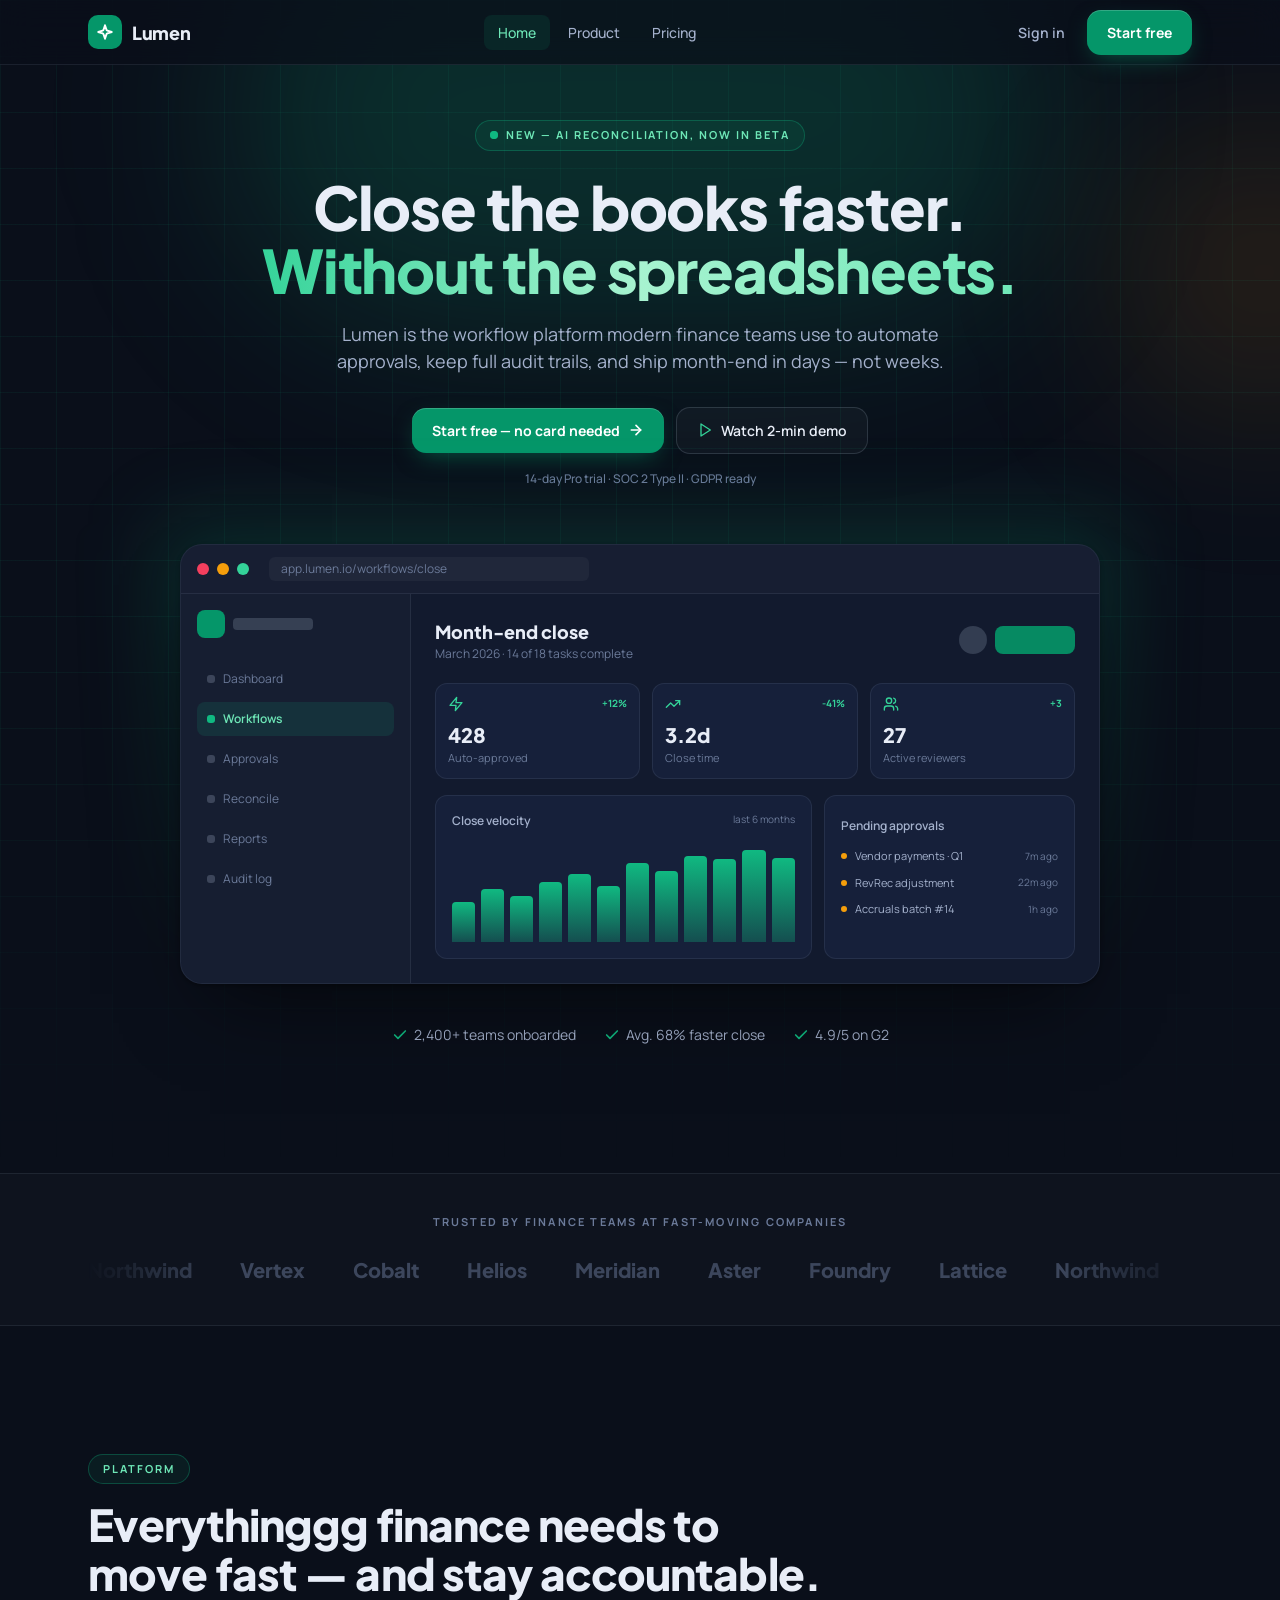
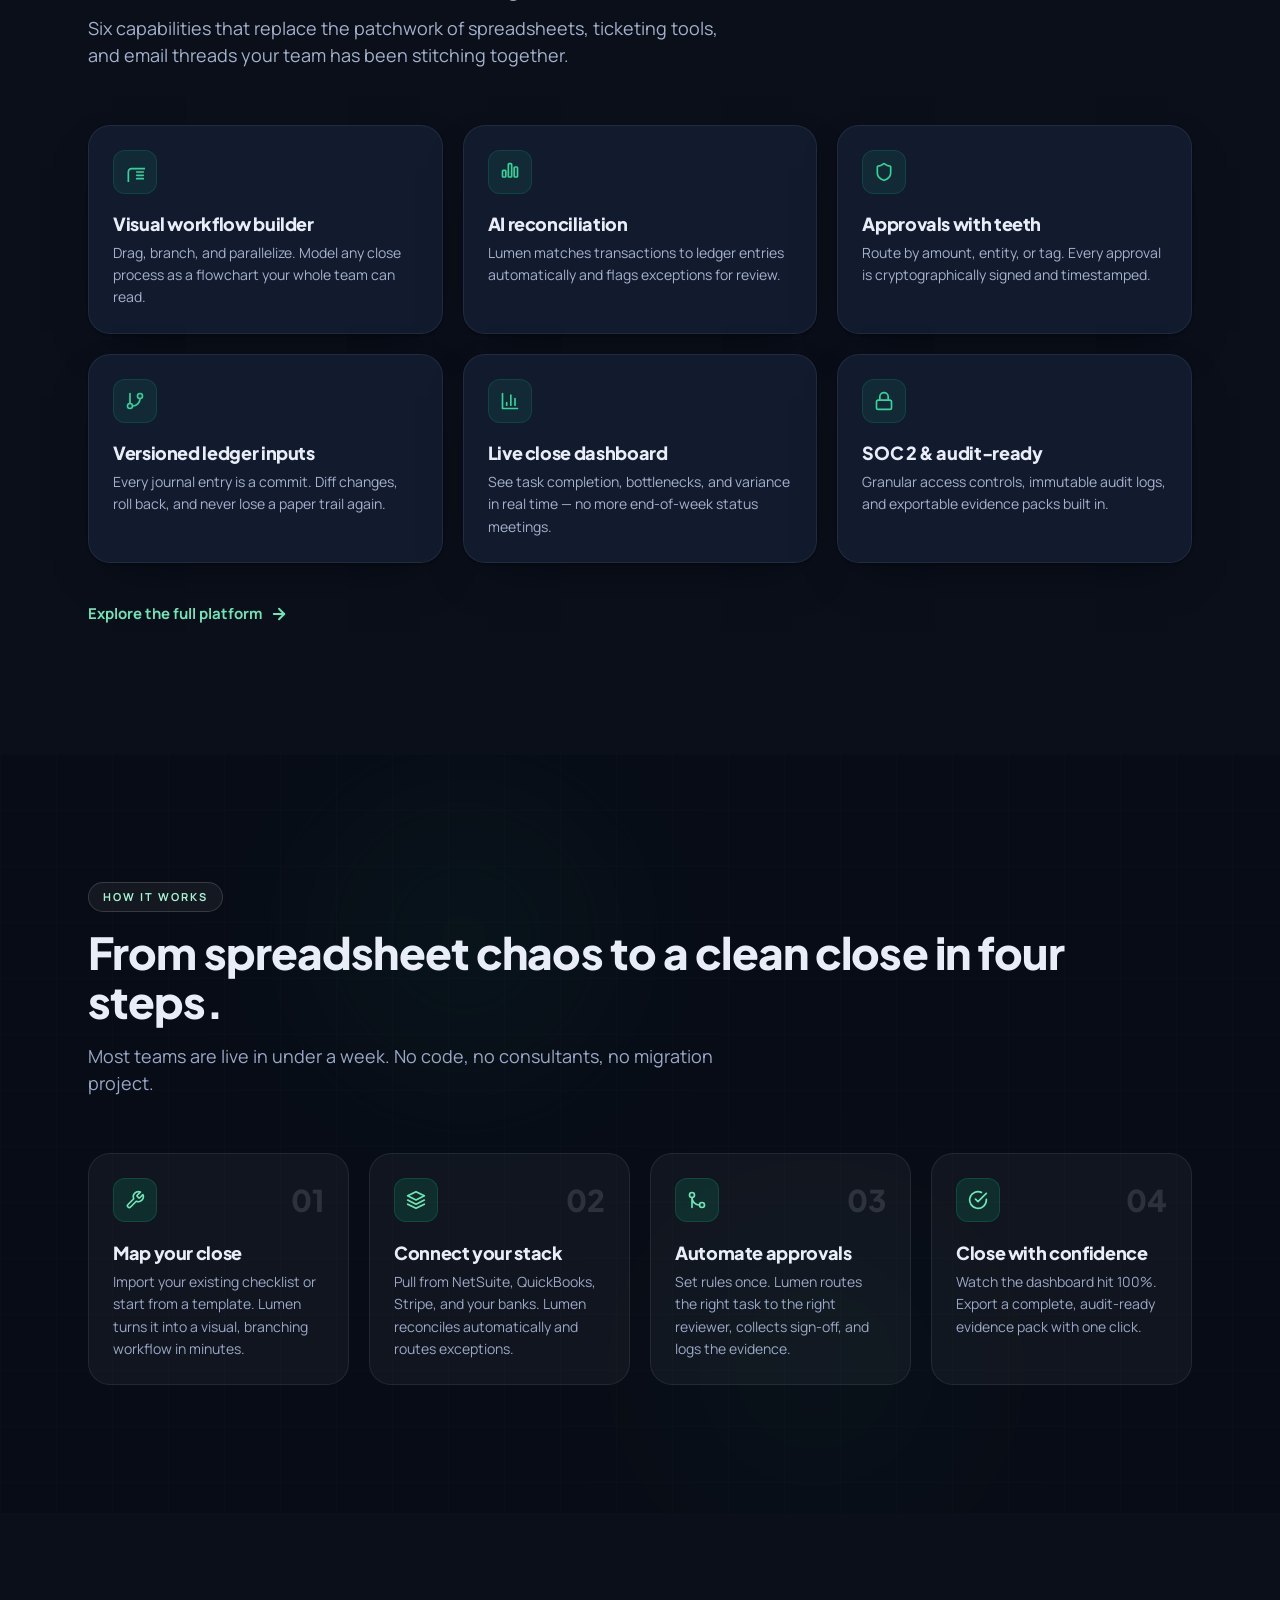
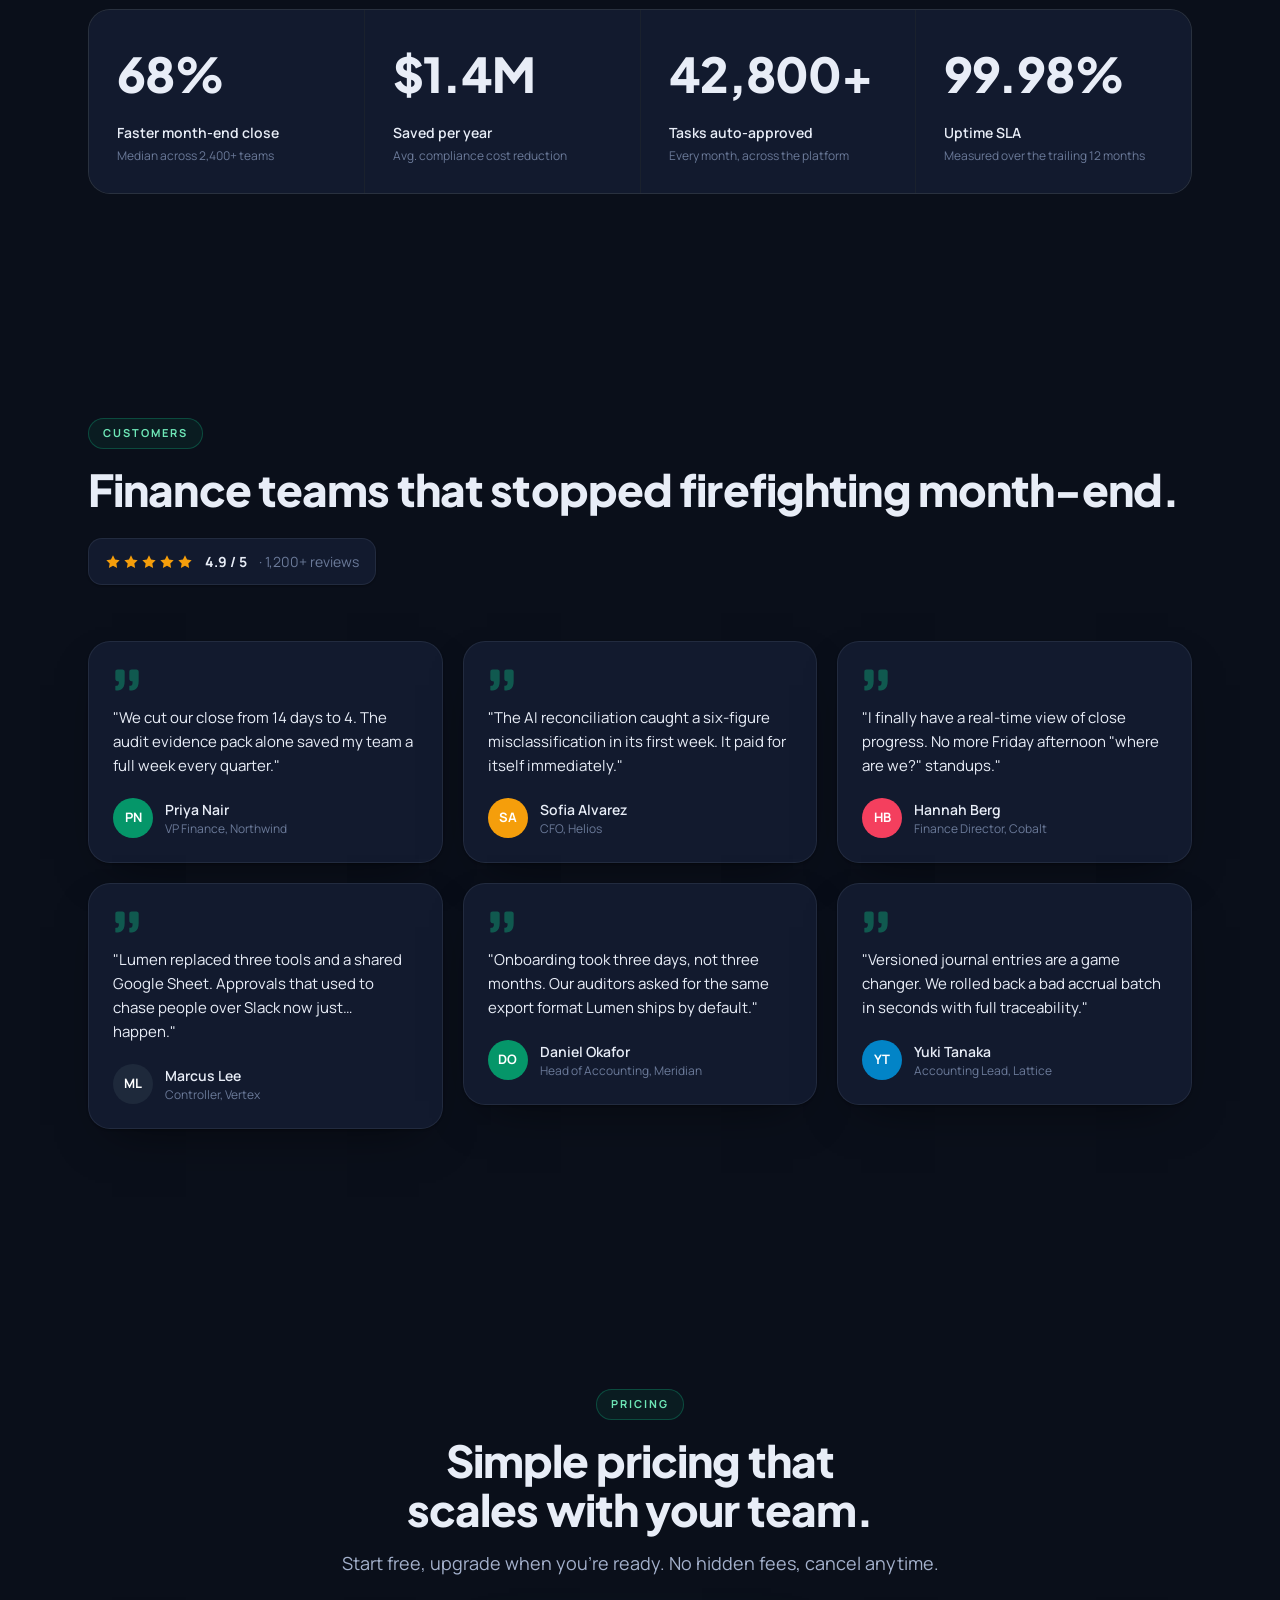
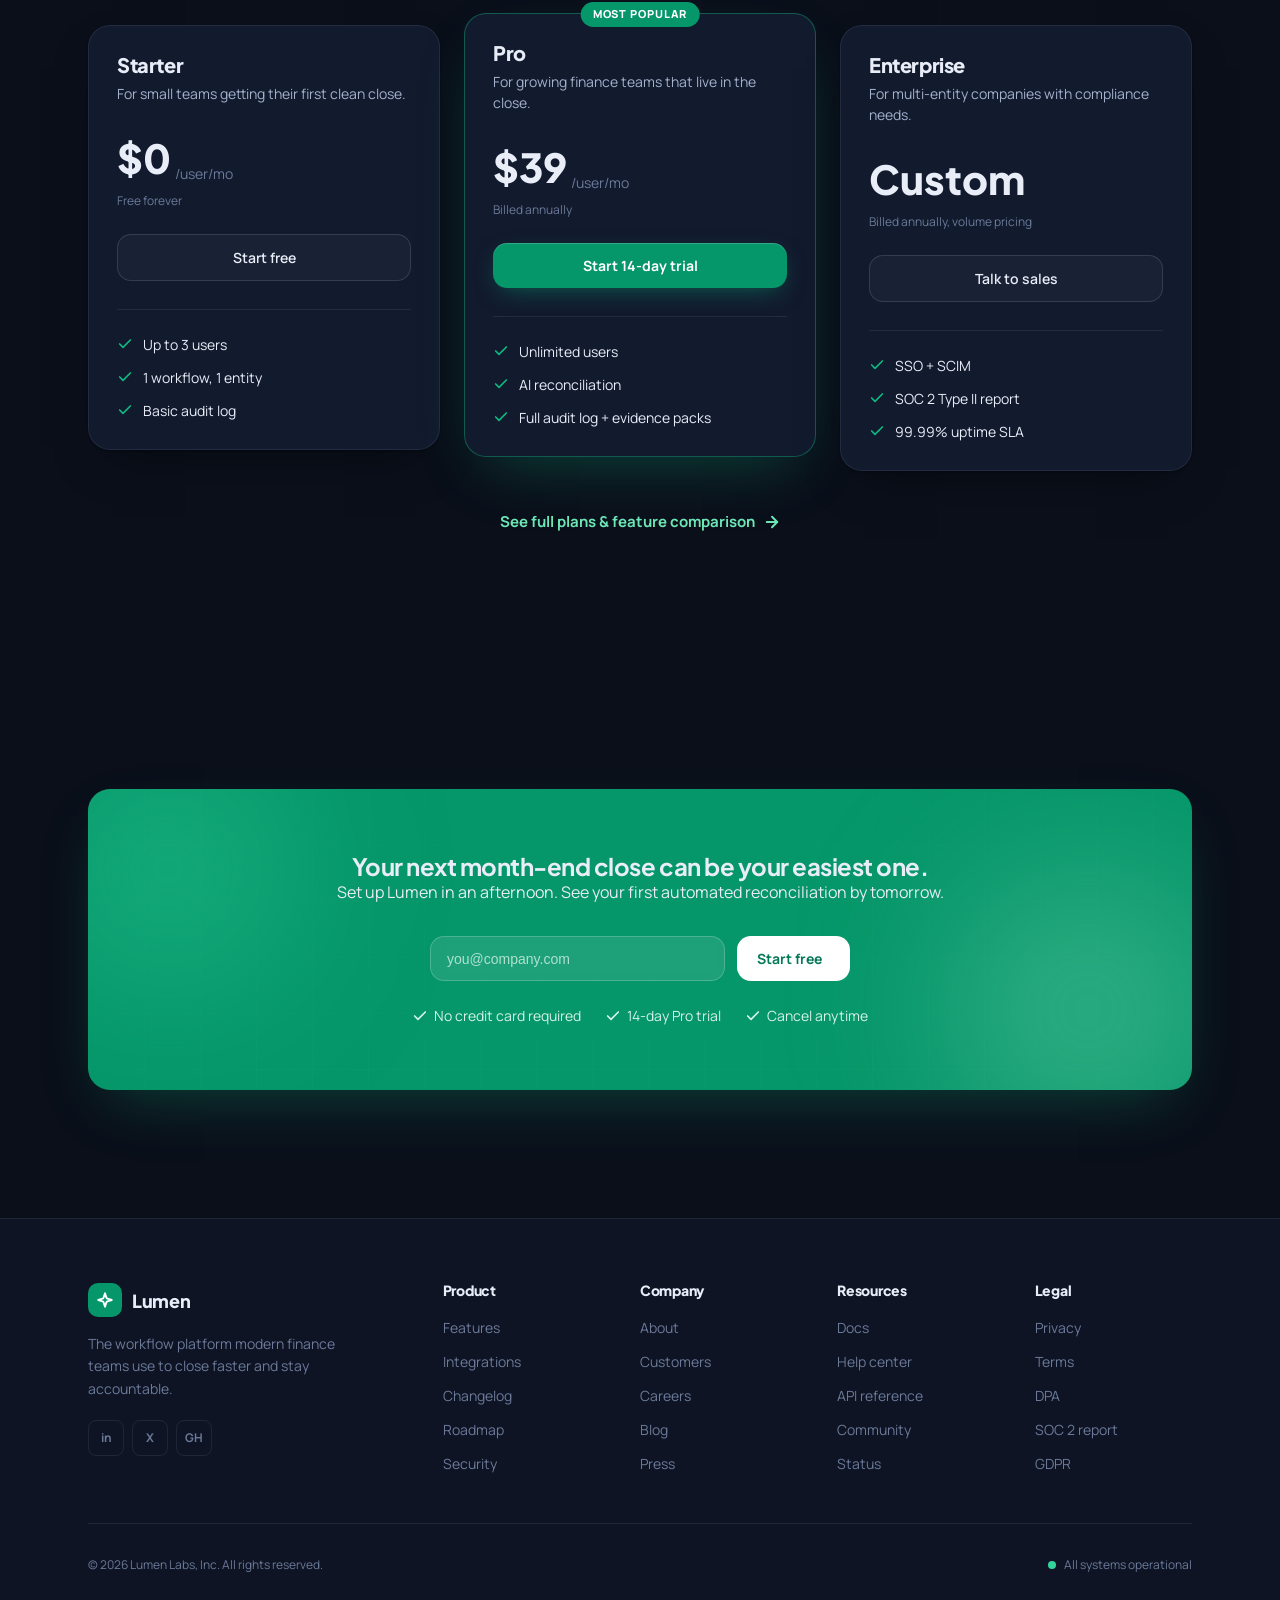
==== commit 4a54c493: "Update index.html" ====
--- a/index.html
+++ b/index.html
@@ -166,7 +166,7 @@
       <section id="features">
         <div class="container">
           <span class="eyebrow">Platform</span>
-          <h2 class="section-title text-balance" style="margin-top:16px">Everything finance needs to move fast — and stay accountable.</h2>
+          <h2 class="section-title text-balance" style="margin-top:16px">Everythinggg finance needs to move fast — and stay accountable.</h2>
           <p class="section-lede">Six capabilities that replace the patchwork of spreadsheets, ticketing tools, and email threads your team has been stitching together.</p>
           <div class="features-grid">
             <article class="card">
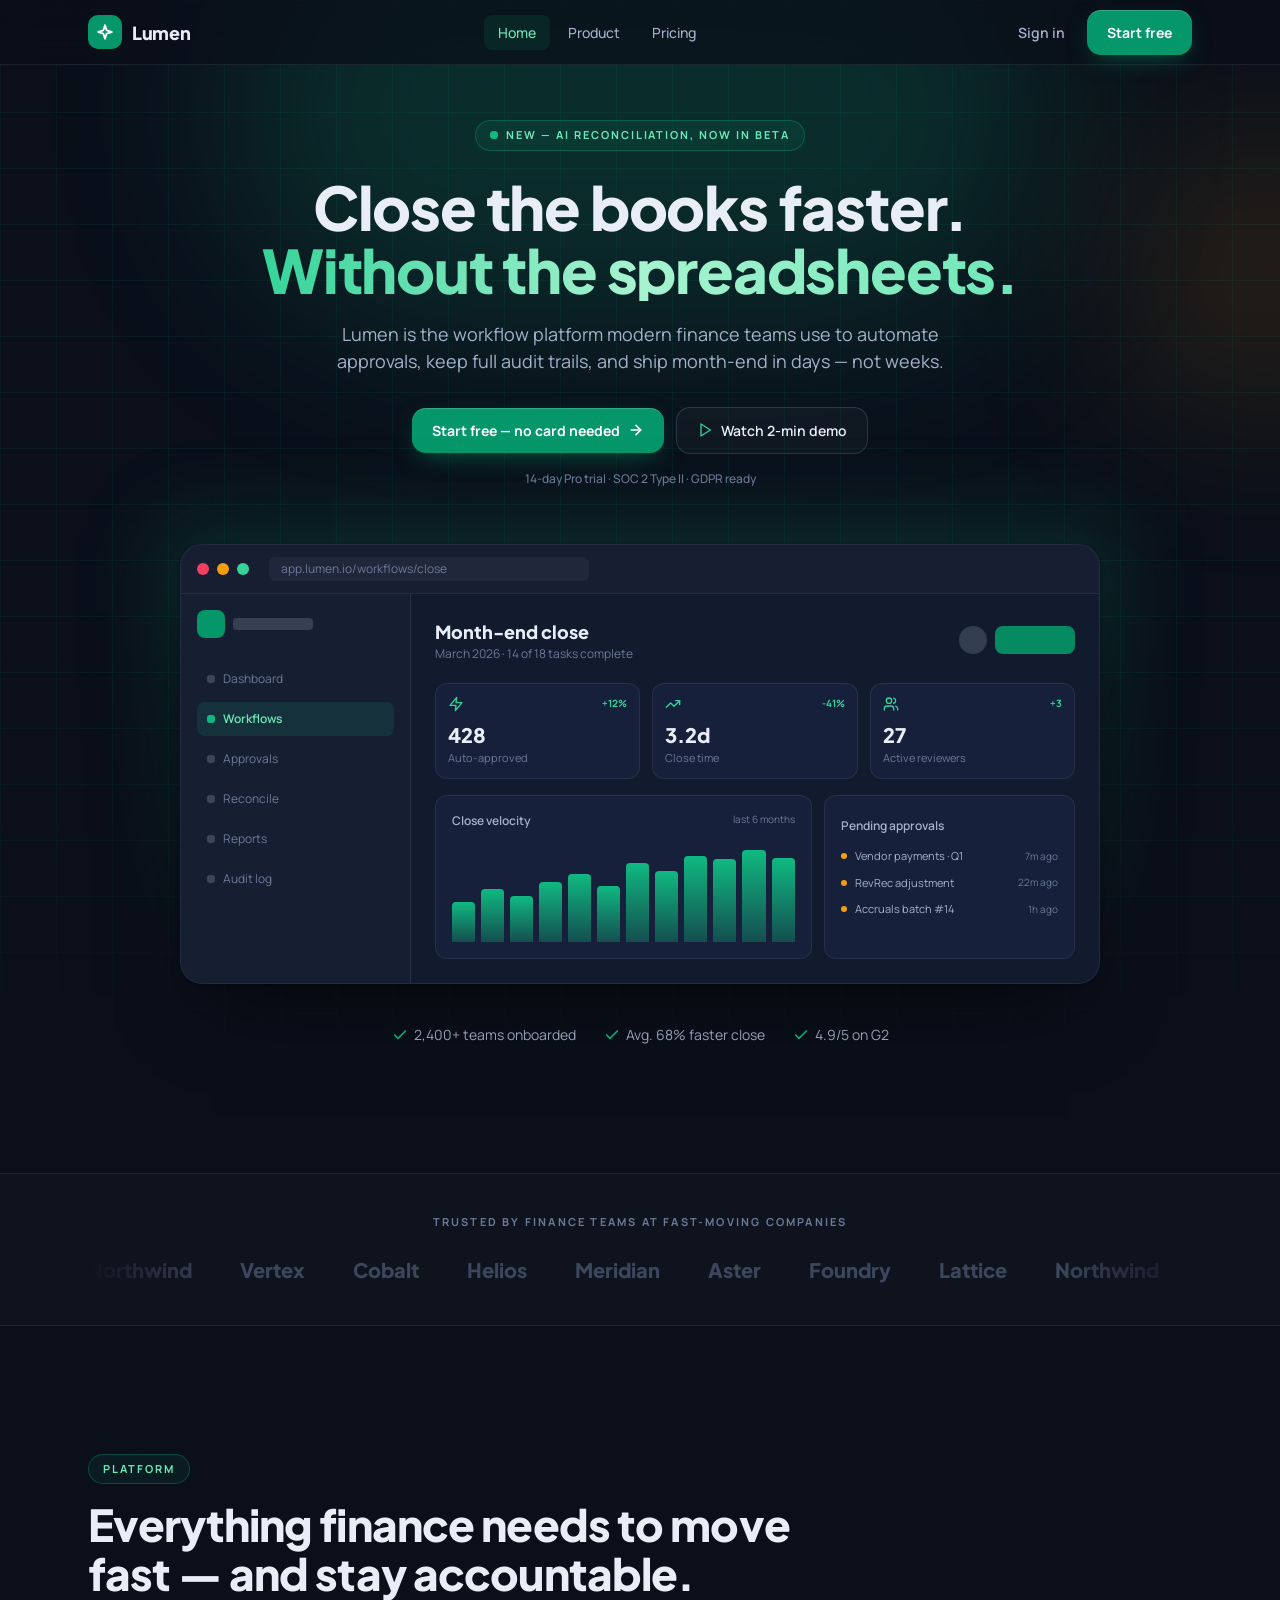
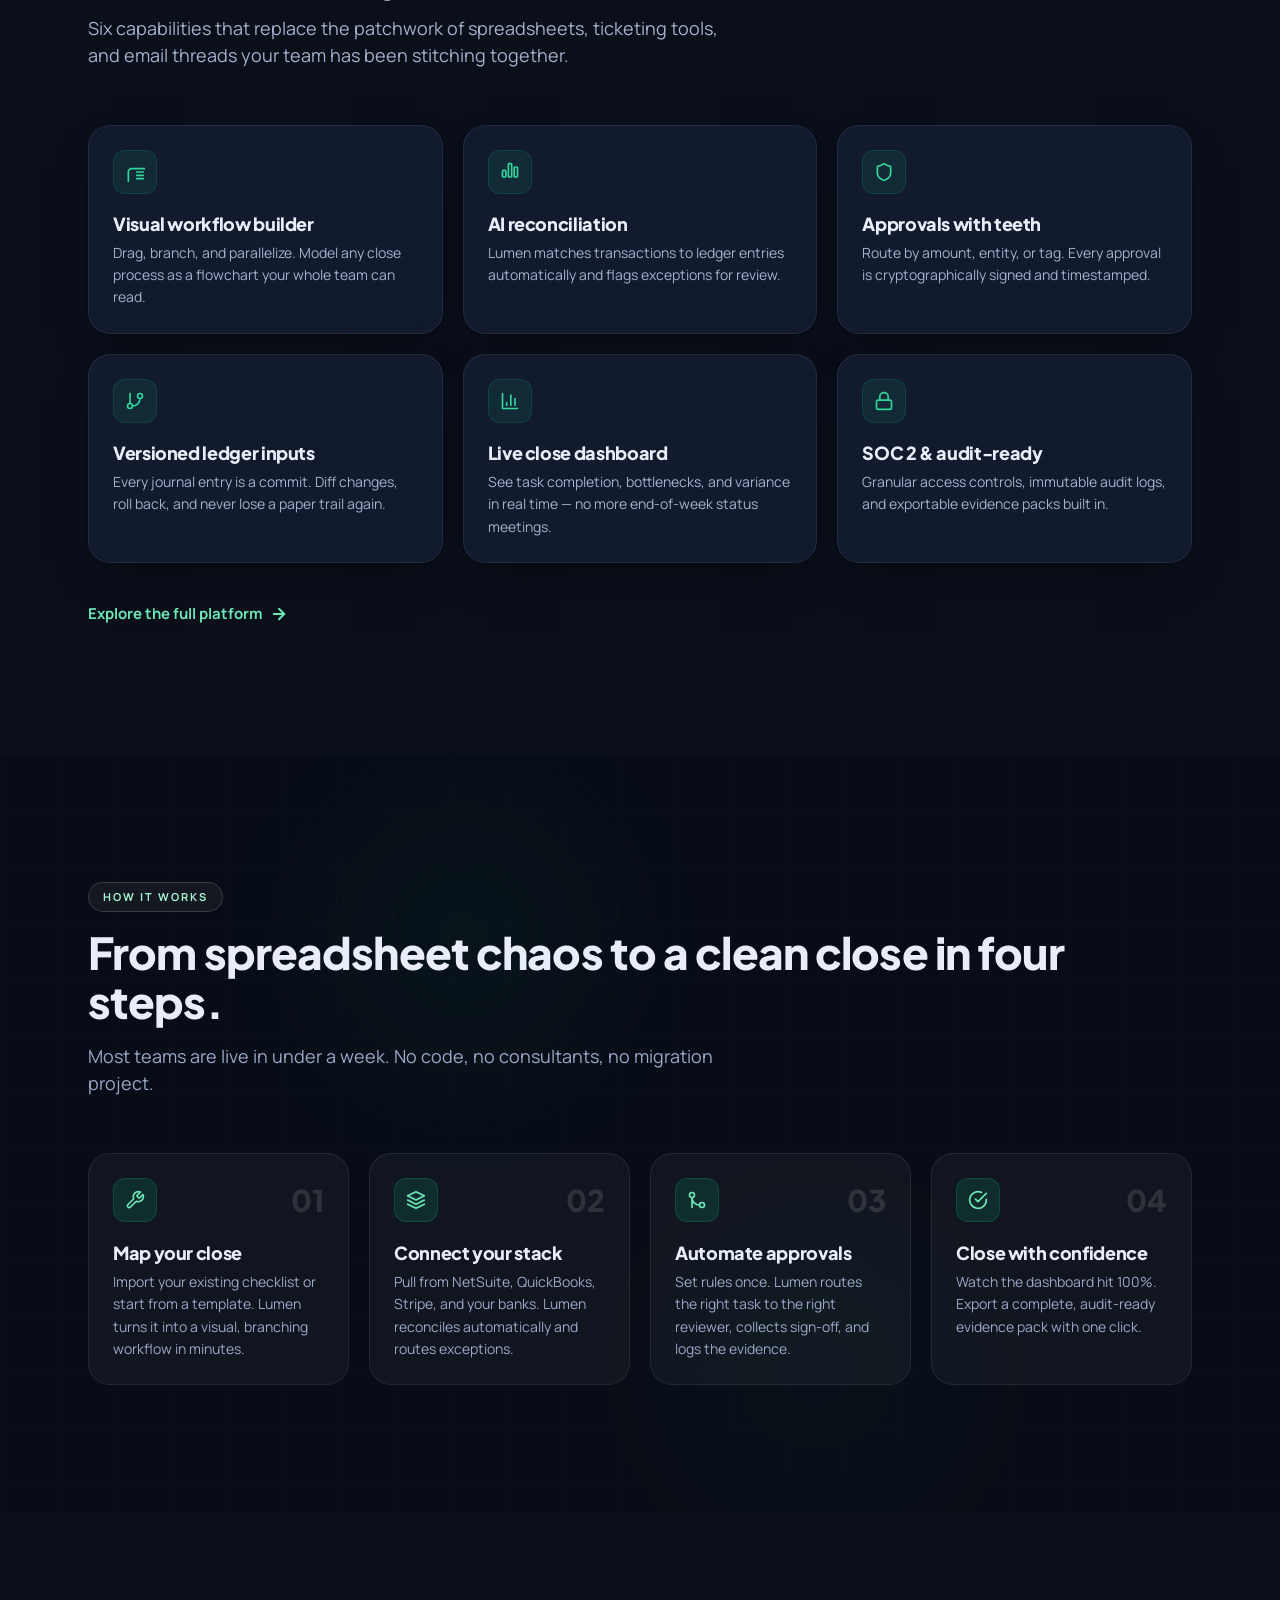
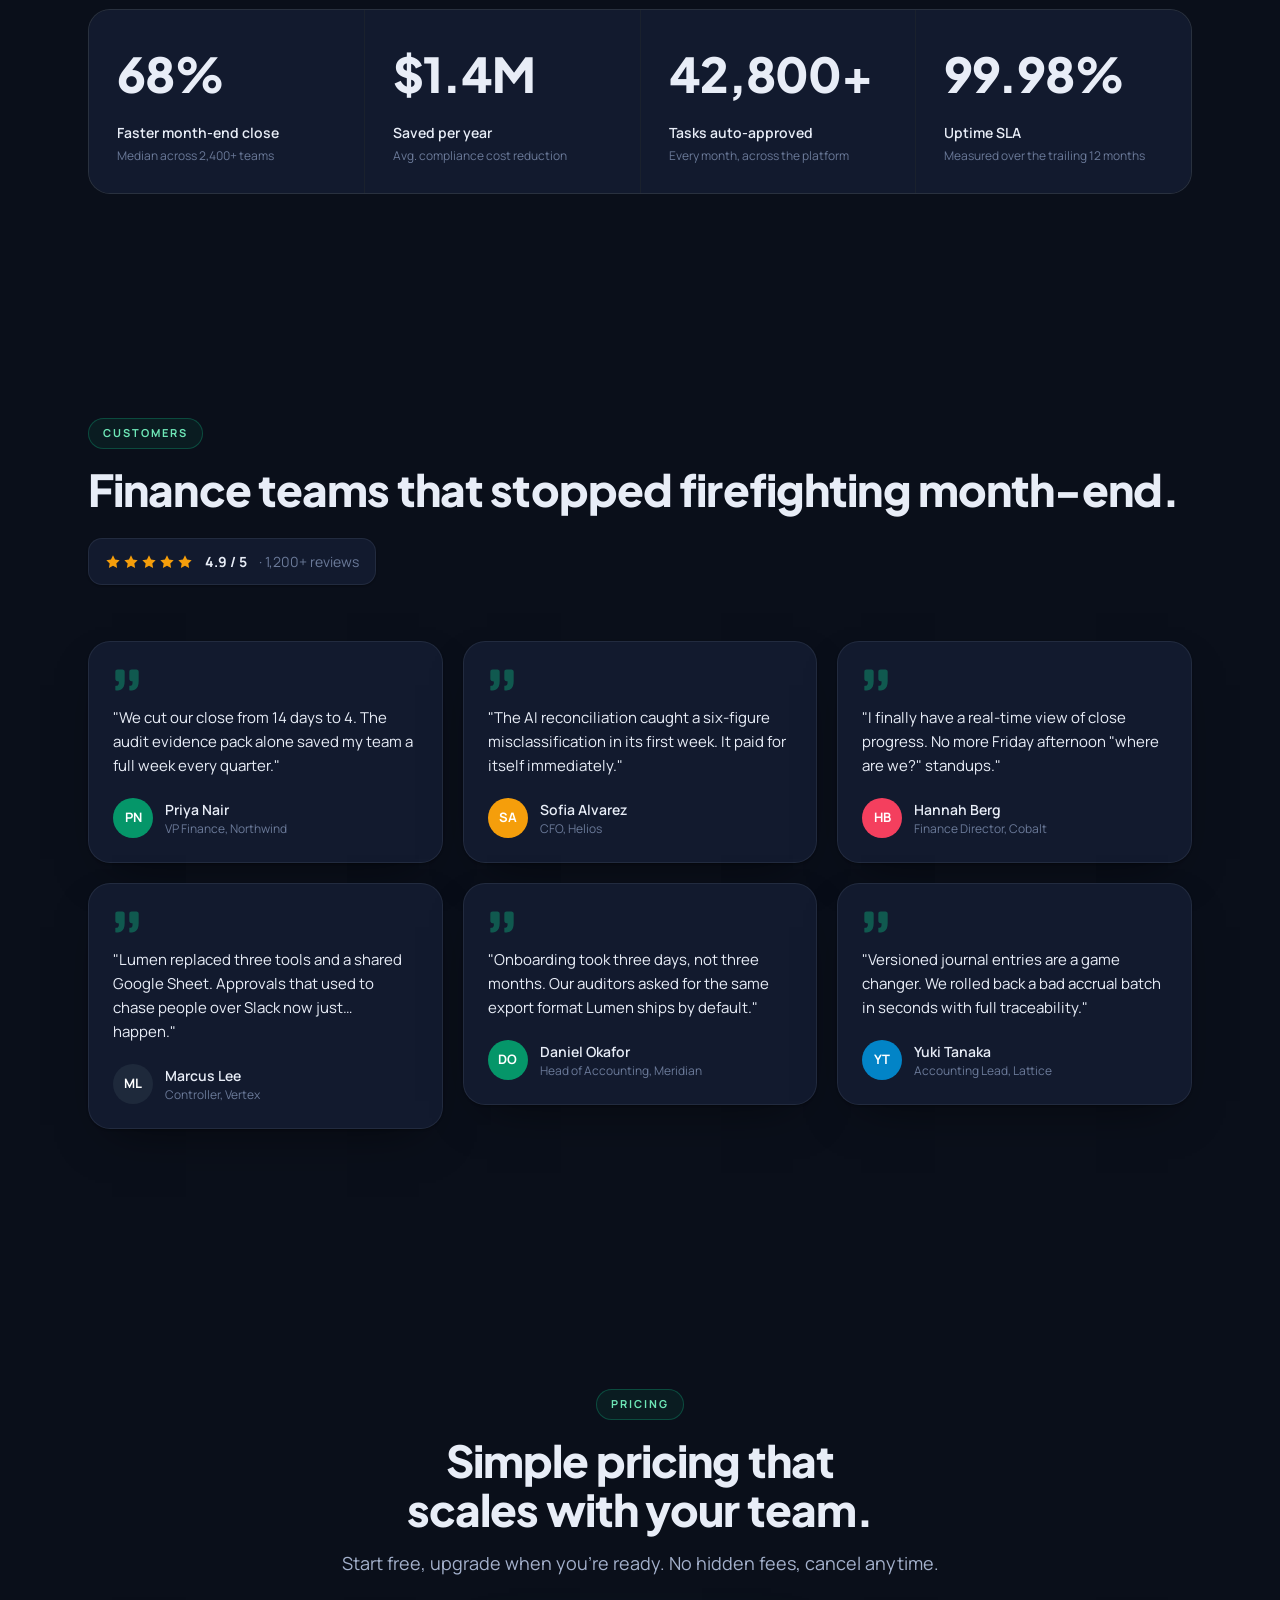
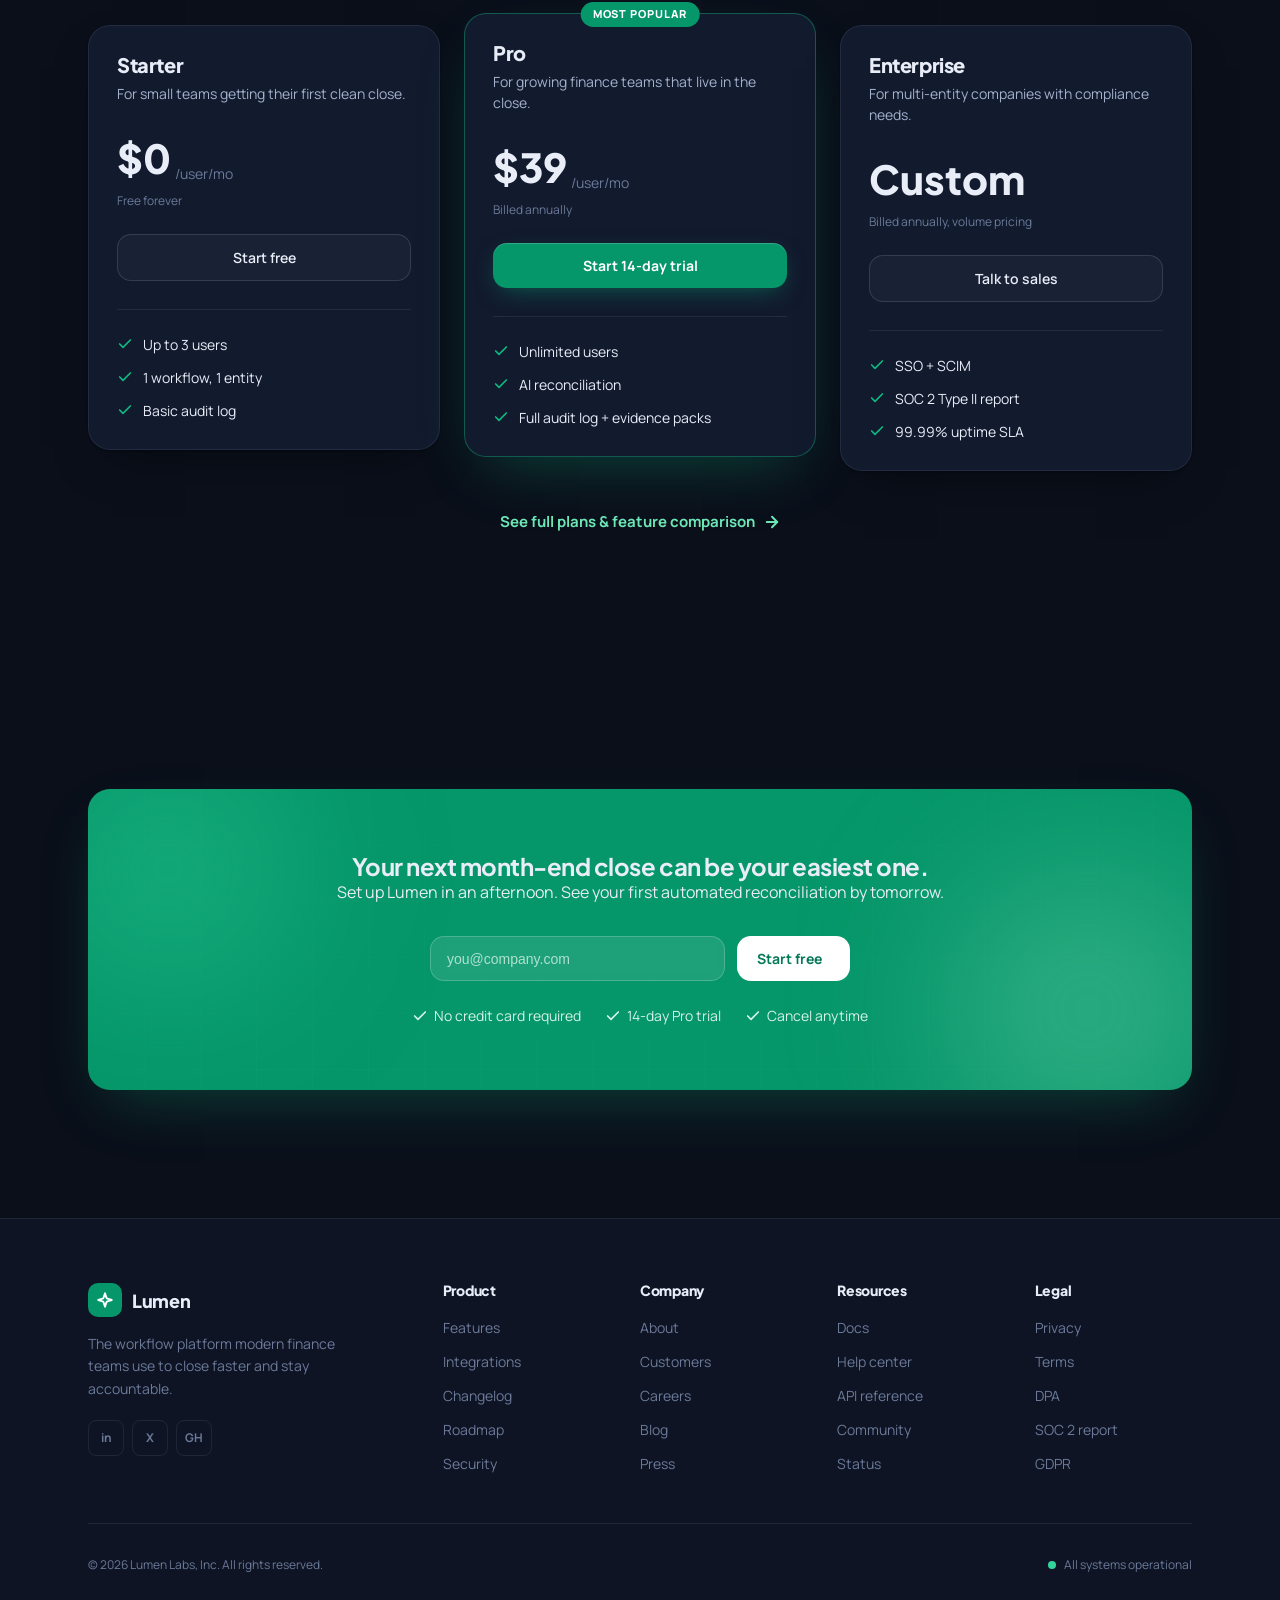
==== commit c7b1e119: "Update index.html" ====
--- a/index.html
+++ b/index.html
@@ -166,7 +166,7 @@
       <section id="features">
         <div class="container">
           <span class="eyebrow">Platform</span>
-          <h2 class="section-title text-balance" style="margin-top:16px">Everythinggg finance needs to move fast — and stay accountable.</h2>
+          <h2 class="section-title text-balance" style="margin-top:16px">Everything finance needs to move fast — and stay accountable.</h2>
           <p class="section-lede">Six capabilities that replace the patchwork of spreadsheets, ticketing tools, and email threads your team has been stitching together.</p>
           <div class="features-grid">
             <article class="card">
